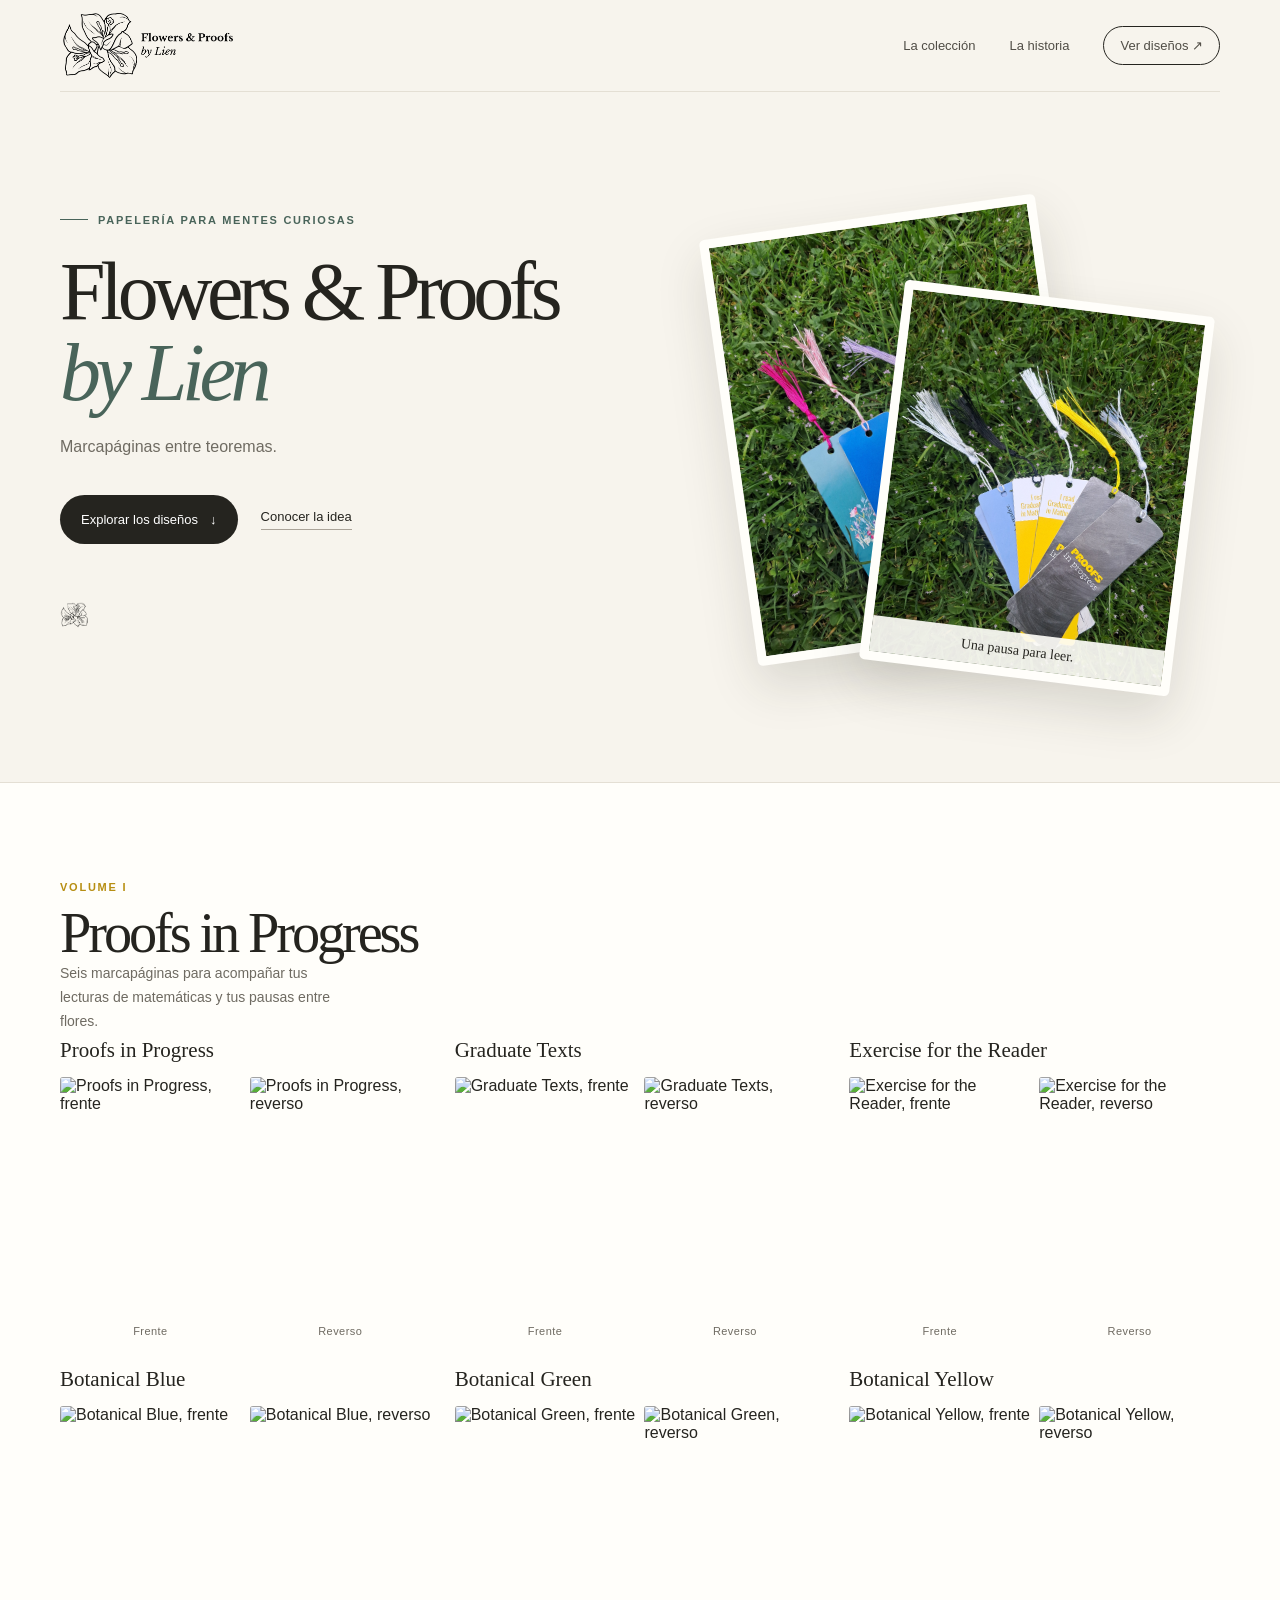
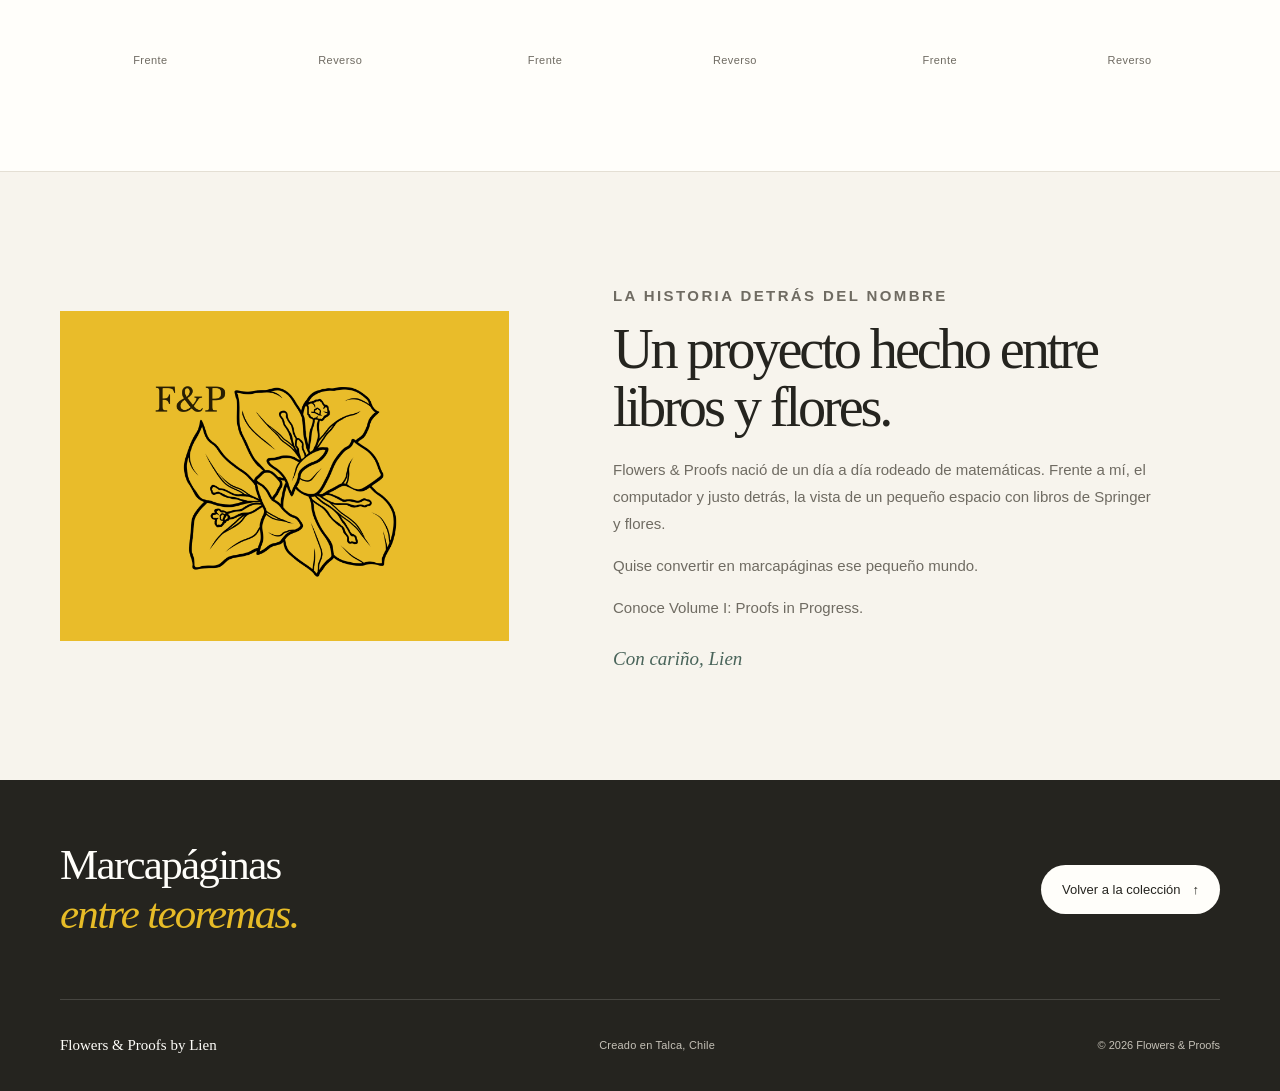
==== flowers-and-proofs-by-lien/index.html @ 94b7bbb0 "Show bookmark photo gallery with front and back views" ====
<!doctype html>
<html lang="es">
<head>
  <meta charset="utf-8">
  <meta name="viewport" content="width=device-width, initial-scale=1">
  <meta name="theme-color" content="#f7f4ed">
  <link rel="icon" type="image/png" sizes="128x128" href="assets/favicon.png">
  <link rel="apple-touch-icon" href="assets/favicon.png">
  <meta name="description" content="Flowers & Proofs by Lien: papelería y marcapáginas para mentes curiosas, entre flores y teoremas. Diseñados en Talca, Chile.">
  <title>Flowers &amp; Proofs by Lien — Marcapáginas entre teoremas</title>
  <style>
    :root {
      --paper: #f7f4ed;
      --white: #fffefa;
      --ink: #25241f;
      --muted: #6f6b62;
      --line: #e4dfd4;
      --gold: #e7bc27;
      --gold-deep: #b78e12;
      --green: #49645a;
      --plum: #68454f;
      --serif: Georgia, 'Times New Roman', serif;
      --sans: 'Avenir Next', Avenir, 'Segoe UI', sans-serif;
    }
    * { box-sizing: border-box; }
    html { scroll-behavior: smooth; }
    body { margin: 0; color: var(--ink); background: var(--paper); font-family: var(--sans); -webkit-font-smoothing: antialiased; }
    a { color: inherit; }
    .wrap { width: min(1160px, calc(100% - 48px)); margin-inline: auto; }
    .topbar { height: 92px; display: flex; align-items: center; justify-content: space-between; border-bottom: 1px solid var(--line); }
    .brand { display: flex; align-items: center; gap: 13px; text-decoration: none; }
    .brand img { display: block; width: 176px; height: auto; max-height: 82px; object-fit: contain; mix-blend-mode: multiply; }
    .brand:focus-visible { outline: 2px solid var(--green); outline-offset: 5px; border-radius: 2px; }
    nav { display: flex; align-items: center; gap: 34px; font-size: 13px; }
    nav a { text-decoration: none; color: #504d46; transition: color .2s; }
    nav a:hover { color: var(--gold-deep); }
    .nav-cta { border: 1px solid var(--ink); padding: 11px 16px; border-radius: 999px; }
    .menu-button { display: none; background: transparent; border: 1px solid var(--line); border-radius: 50%; width: 42px; height: 42px; font-size: 18px; color: var(--ink); }
    .hero { min-height: 690px; display: grid; grid-template-columns: 1.05fr .95fr; gap: 45px; align-items: center; padding: 68px 0 84px; }
    .eyebrow { display: flex; align-items: center; gap: 10px; color: var(--green); font-size: 11px; font-weight: 700; letter-spacing: .16em; text-transform: uppercase; }
    .eyebrow:before { content: ''; width: 28px; height: 1px; background: currentColor; }
    h1 { max-width: 590px; margin: 25px 0 20px; font-family: var(--serif); font-size: clamp(46px, 6.4vw, 82px); font-weight: 400; letter-spacing: -.065em; line-height: .99; }
    h1 em { color: var(--green); font-weight: 400; }
    .hero-copy { max-width: 440px; color: var(--muted); font-size: 16px; line-height: 1.75; }
    .actions { display: flex; align-items: center; gap: 23px; margin-top: 34px; }
    .button { display: inline-flex; justify-content: center; align-items: center; gap: 12px; min-height: 49px; padding: 0 21px; border-radius: 999px; background: var(--ink); color: white; font-size: 13px; text-decoration: none; transition: transform .2s, background .2s; }
    .button:hover { transform: translateY(-2px); background: var(--green); }
    .text-link { font-size: 13px; text-decoration: none; border-bottom: 1px solid #aaa398; padding-bottom: 5px; }
    .location { margin-top: 58px; }
    .location-flower { display: block; width: 28px; height: auto; }
    .hero-art { min-height: 510px; position: relative; display: grid; place-items: center; }
    .hero-photo { position: absolute; display: block; margin: 0; overflow: hidden; border: 9px solid var(--white); border-radius: 5px; background: var(--white); box-shadow: 0 22px 50px #302c2026; }
    .hero-photo img { display: block; width: 100%; height: 100%; object-fit: cover; }
    .hero-photo.one { width: 64%; height: 430px; left: 7%; top: 8%; transform: rotate(-8deg); z-index: 1; }
    .hero-photo.two { width: 59%; height: 382px; right: 5%; bottom: 1%; transform: rotate(7deg); z-index: 2; }
    .hero-photo figcaption { position: absolute; left: 0; right: 0; bottom: 0; padding: 10px 8px; color: var(--ink); background: #fffefae8; text-align: center; font-family: var(--serif); font-size: 14px; }
    .collection { padding: 98px 0 105px; background: var(--white); border-top: 1px solid var(--line); border-bottom: 1px solid var(--line); } padding: 98px 0 105px; background: var(--white); border-top: 1px solid var(--line); border-bottom: 1px solid var(--line); }
    .section-head { display: flex; justify-content: space-between; align-items: end; gap: 24px; margin-bottom: 38px; }
    .section-kicker { margin: 0 0 12px; color: var(--gold-deep); font-size: 11px; font-weight: 700; letter-spacing: .16em; text-transform: uppercase; }
    h2 { margin: 0; font-family: var(--serif); font-size: clamp(36px, 4.4vw, 58px); font-weight: 400; letter-spacing: -.055em; line-height: 1.02; }
    .section-intro { max-width: 300px; margin: 0 0 4px; color: var(--muted); font-size: 14px; line-height: 1.7; }
    .cards { display: grid; grid-template-columns: repeat(3, 1fr); gap: 22px; }
    .card { min-width: 0; }
    .card-image { height: 390px; position: relative; overflow: hidden; display: grid; place-items: center; border-radius: 3px; background: #ede8dc; }
    .card-image img { width: 100%; height: 100%; object-fit: cover; transition: transform .45s; }
    .card:hover .card-image img { transform: scale(1.035); }
    .card:nth-child(2) .card-image { background: #292a27; }
    .card:nth-child(2) .card-image img { object-fit: contain; padding: 25px; }
    .card:nth-child(3) .card-image { background: #e9e5d8; }
    .card-meta { display: flex; justify-content: space-between; align-items: baseline; gap: 10px; margin-top: 16px; }
    .card h3 { margin: 0; font-family: var(--serif); font-size: 21px; font-weight: 400; letter-spacing: -.025em; }
    .card-number { color: #aaa398; font-family: var(--serif); font-size: 14px; }
    .card p { margin: 7px 0 0; color: var(--muted); font-size: 12px; line-height: 1.55; }
    .collection-photos { display: grid; grid-template-columns: repeat(2, minmax(0, 1fr)); gap: 22px; margin-bottom: 40px; }
    .collection-photo { margin: 0; }
    .collection-photo img { display: block; width: 100%; height: auto; border-radius: 3px; }
    .collection-photo figcaption { margin-top: 12px; color: var(--muted); font-family: var(--serif); font-size: 17px; }
    .product-grid { display: grid; grid-template-columns: repeat(3, minmax(0, 1fr)); gap: 30px 24px; }
    .product-tile { min-width: 0; }
    .product-tile h3 { margin: 0 0 14px; font-family: var(--serif); font-size: 21px; font-weight: 400; }
    .product-sides { display: grid; grid-template-columns: repeat(2, minmax(0, 1fr)); gap: 9px; }
    .product-side { margin: 0; min-width: 0; }
    .product-side img { display: block; width: 100%; aspect-ratio: 3 / 4; object-fit: cover; border-radius: 3px; }
    .product-side figcaption { margin-top: 7px; color: var(--muted); text-align: center; font-size: 11px; letter-spacing: .04em; }
    .note-strip { display: flex; align-items: center; justify-content: center; gap: 12px; margin: 42px auto 0; color: var(--muted); font-size: 12px; }
    .note-strip:before, .note-strip:after { content: ''; width: 34px; height: 1px; background: var(--line); }
    .about { padding: 110px 0; display: grid; grid-template-columns: .85fr 1.15fr; gap: 9%; align-items: center; }
    .about-mark { position: relative; min-height: 330px; display: grid; place-items: center; background: #e9bc2a; overflow: hidden; }
    .about-mark img { position: relative; z-index: 1; width: min(78%, 290px); mix-blend-mode: multiply; }
    .about-copy { max-width: 540px; }
    .about-copy h2 { margin-bottom: 20px; }
    .about-copy p { color: var(--muted); font-size: 15px; line-height: 1.8; }
    .about-signature { margin-top: 27px; color: var(--green); font-family: var(--serif); font-size: 19px; font-style: italic; }
    .closing { background: #25241f; color: var(--white); padding: 60px 0; }
    .closing-inner { display: flex; align-items: center; justify-content: space-between; gap: 30px; }
    .closing p { max-width: 590px; margin: 0; font-family: var(--serif); font-size: clamp(27px, 3.5vw, 43px); letter-spacing: -.04em; line-height: 1.15; }
    .closing p em { color: #e7bc27; font-weight: 400; }
    .closing .button { flex: 0 0 auto; color: var(--ink); background: var(--white); }
    .closing .button:hover { background: var(--gold); }
    footer { background: #25241f; color: #c5c1b7; }
    .footer-inner { min-height: 92px; border-top: 1px solid #ffffff26; display: flex; align-items: center; justify-content: space-between; gap: 20px; font-size: 11px; }
    .footer-brand { color: var(--white); font-family: var(--serif); font-size: 15px; }
    .footer-location { letter-spacing: .02em; }
    @media (max-width: 850px) {
      .hero { min-height: auto; grid-template-columns: 1fr 1fr; gap: 10px; padding: 70px 0 65px; }
      .hero-art { min-height: 430px; }
      .hero-photo.one { width: 68%; height: 350px; left: 4%; }
      .hero-photo.two { width: 62%; height: 318px; right: 2%; }
      .card-image { height: 330px; }
      .about { gap: 6%; }
    }
    @media (max-width: 640px) {
      .wrap { width: min(100% - 34px, 500px); }
      .topbar { height: 76px; }
      .brand img { width: 158px; max-height: 70px; }
      .menu-button { display: block; }
      nav { display: none; position: absolute; z-index: 10; top: 75px; left: 0; right: 0; padding: 22px 24px 24px; flex-direction: column; align-items: stretch; gap: 18px; background: var(--paper); border-bottom: 1px solid var(--line); }
      nav.open { display: flex; }
      nav a { padding: 5px 0; }
      nav .nav-cta { text-align: center; }
      .hero { grid-template-columns: 1fr; gap: 15px; padding: 56px 0 38px; }
      h1 { margin-top: 21px; font-size: clamp(48px, 13vw, 68px); }
      .hero-copy { font-size: 15px; }
      .location { margin-top: 34px; }
      .hero-art { min-height: 405px; margin-top: 10px; }
      .hero-art { min-height: 390px; }
      .hero-photo.one { width: 69%; height: 305px; left: 3%; top: 8%; }
      .hero-photo.two { width: 64%; height: 278px; right: 2%; bottom: 0; }
      .hero-photo figcaption { font-size: 12px; }
      .collection { padding: 74px 0 78px; }
      .section-head { display: block; margin-bottom: 27px; }
      .section-intro { margin-top: 15px; }
      .cards { grid-template-columns: 1fr; gap: 29px; }
      .card-image { height: 395px; }
      .card:nth-child(2) .card-image img { padding: 20px; }
      .collection-photos { grid-template-columns: 1fr; }
      .product-grid { grid-template-columns: repeat(2, minmax(0, 1fr)); }
      .about { grid-template-columns: 1fr; gap: 34px; padding: 75px 0; }
      .about-mark { min-height: 270px; order: 2; }
      .about-copy { order: 1; }
      .closing { padding: 44px 0; }
      .closing-inner { align-items: flex-start; flex-direction: column; }
      .footer-inner { min-height: 84px; flex-wrap: wrap; padding: 19px 0; }
    }
    @media (prefers-reduced-motion: reduce) { html { scroll-behavior: auto; } *, *:before, *:after { transition-duration: .01ms !important; animation-duration: .01ms !important; } }
  </style>
</head>
<body>
  <header class="wrap topbar">
    <a class="brand" href="#inicio" aria-label="Flowers & Proofs by Lien, inicio">
      <img src="assets/brand-logo-horizontal.webp" alt="Flowers &amp; Proofs by Lien: logotipo horizontal con ilustración floral">
    </a>
    <button class="menu-button" aria-label="Abrir menú" aria-expanded="false">☰</button>
    <nav aria-label="Navegación principal">
      <a href="#coleccion">La colección</a>
      <a href="#historia">La historia</a>
      <a class="nav-cta" href="#coleccion">Ver diseños <span aria-hidden="true">↗</span></a>
    </nav>
  </header>

  <main>
    <section class="wrap hero" id="inicio">
      <div>
        <div class="eyebrow">Papelería para mentes curiosas</div>
        <h1>Flowers &amp; Proofs<br><em>by Lien</em></h1>
        <p class="hero-copy">Marcapáginas entre teoremas.</p>
        <div class="actions">
          <a class="button" href="#coleccion">Explorar los diseños <span aria-hidden="true">↓</span></a>
          <a class="text-link" href="#historia">Conocer la idea</a>
        </div>
        <p class="location"><img class="location-flower" src="assets/brand-flower.webp" alt="Buganvilia del logo"></p>
      </div>
      <div class="hero-art" aria-label="Fotografías de los marcapáginas sobre el césped">
        <figure class="hero-photo one"><img src="assets/flowers-collection.jpg" alt="Marcapáginas botánicos fotografiados sobre el césped"></figure>
        <figure class="hero-photo two"><img src="assets/proofs-collection.jpg" alt="Marcapáginas matemáticos fotografiados sobre el césped"><figcaption>Una pausa para leer.</figcaption></figure>
      </div>
    </section>

    <section class="collection" id="coleccion">
      <div class="wrap">
        <div class="section-head">
          <div><p class="section-kicker">Volume I</p><h2>Proofs in Progress</h2></div>
          <p class="section-intro">Seis marcapáginas para acompañar tus lecturas de matemáticas y tus pausas entre flores.</p>
        </div>
        <div class="product-grid" aria-label="Galería de diseños, frente y reverso">
          <article class="product-tile">
            <h3>Proofs in Progress</h3>
            <div class="product-sides">
              <figure class="product-side"><img src="assets/proofs-in-progress-front.jpg" alt="Proofs in Progress, frente" loading="lazy" decoding="async"><figcaption>Frente</figcaption></figure>
              <figure class="product-side"><img src="assets/proofs-in-progress-back.jpg" alt="Proofs in Progress, reverso" loading="lazy" decoding="async"><figcaption>Reverso</figcaption></figure>
            </div>
          </article>
          <article class="product-tile">
            <h3>Graduate Texts</h3>
            <div class="product-sides">
              <figure class="product-side"><img src="assets/graduate-texts-front.jpg" alt="Graduate Texts, frente" loading="lazy" decoding="async"><figcaption>Frente</figcaption></figure>
              <figure class="product-side"><img src="assets/graduate-texts-back.jpg" alt="Graduate Texts, reverso" loading="lazy" decoding="async"><figcaption>Reverso</figcaption></figure>
            </div>
          </article>
          <article class="product-tile">
            <h3>Exercise for the Reader</h3>
            <div class="product-sides">
              <figure class="product-side"><img src="assets/exercise-for-the-reader-front.jpg" alt="Exercise for the Reader, frente" loading="lazy" decoding="async"><figcaption>Frente</figcaption></figure>
              <figure class="product-side"><img src="assets/exercise-for-the-reader-back.jpg" alt="Exercise for the Reader, reverso" loading="lazy" decoding="async"><figcaption>Reverso</figcaption></figure>
            </div>
          </article>
          <article class="product-tile">
            <h3>Botanical Blue</h3>
            <div class="product-sides">
              <figure class="product-side"><img src="assets/botanical-blue-front.jpg" alt="Botanical Blue, frente" loading="lazy" decoding="async"><figcaption>Frente</figcaption></figure>
              <figure class="product-side"><img src="assets/botanical-blue-back.jpg" alt="Botanical Blue, reverso" loading="lazy" decoding="async"><figcaption>Reverso</figcaption></figure>
            </div>
          </article>
          <article class="product-tile">
            <h3>Botanical Green</h3>
            <div class="product-sides">
              <figure class="product-side"><img src="assets/botanical-green-front.jpg" alt="Botanical Green, frente" loading="lazy" decoding="async"><figcaption>Frente</figcaption></figure>
              <figure class="product-side"><img src="assets/botanical-green-back.jpg" alt="Botanical Green, reverso" loading="lazy" decoding="async"><figcaption>Reverso</figcaption></figure>
            </div>
          </article>
          <article class="product-tile">
            <h3>Botanical Yellow</h3>
            <div class="product-sides">
              <figure class="product-side"><img src="assets/botanical-yellow-front.jpg" alt="Botanical Yellow, frente" loading="lazy" decoding="async"><figcaption>Frente</figcaption></figure>
              <figure class="product-side"><img src="assets/botanical-yellow-back.jpg" alt="Botanical Yellow, reverso" loading="lazy" decoding="async"><figcaption>Reverso</figcaption></figure>
            </div>
          </article>
        </div>
      </div>
    </section>

    <section class="wrap about" id="historia">
      <div class="about-mark"><img src="assets/brand-logo-square-clean.webp" alt="Logotipo cuadrado floral de Flowers & Proofs by Lien" loading="lazy"></div>
      <div class="about-copy">
        <p class="section-kicker">La historia detrás del nombre</p>
        <h2>Un proyecto hecho entre libros y flores.</h2>
        <p>Flowers &amp; Proofs nació de un día a día rodeado de matemáticas. Frente a mí, el computador y justo detrás, la vista de un pequeño espacio con libros de Springer y flores.</p>
        <p>Quise convertir en marcapáginas ese pequeño mundo.</p>
        <p>Conoce Volume I: Proofs in Progress.</p>
        <div class="about-signature">Con cariño, Lien</div>
      </div>
    </section>

    <section class="closing">
      <div class="wrap closing-inner">
        <p>Marcapáginas<br><em>entre teoremas.</em></p>
        <a class="button" href="#coleccion">Volver a la colección <span aria-hidden="true">↑</span></a>
      </div>
    </section>
  </main>

  <footer>
    <div class="wrap footer-inner">
      <div class="footer-brand">Flowers &amp; Proofs by Lien</div>
      <div class="footer-location">Creado en Talca, Chile</div>
      <div>© <span id="year">2026</span> Flowers &amp; Proofs</div>
    </div>
  </footer>
  <script>
    const button=document.querySelector('.menu-button');
    const nav=document.querySelector('nav');
    button.addEventListener('click',()=>{const open=nav.classList.toggle('open');button.setAttribute('aria-expanded',String(open));button.setAttribute('aria-label',open?'Cerrar menú':'Abrir menú');});
    nav.querySelectorAll('a').forEach(link=>link.addEventListener('click',()=>{nav.classList.remove('open');button.setAttribute('aria-expanded','false');button.setAttribute('aria-label','Abrir menú');}));
    document.getElementById('year').textContent=new Date().getFullYear();
  </script>
</body>
</html>
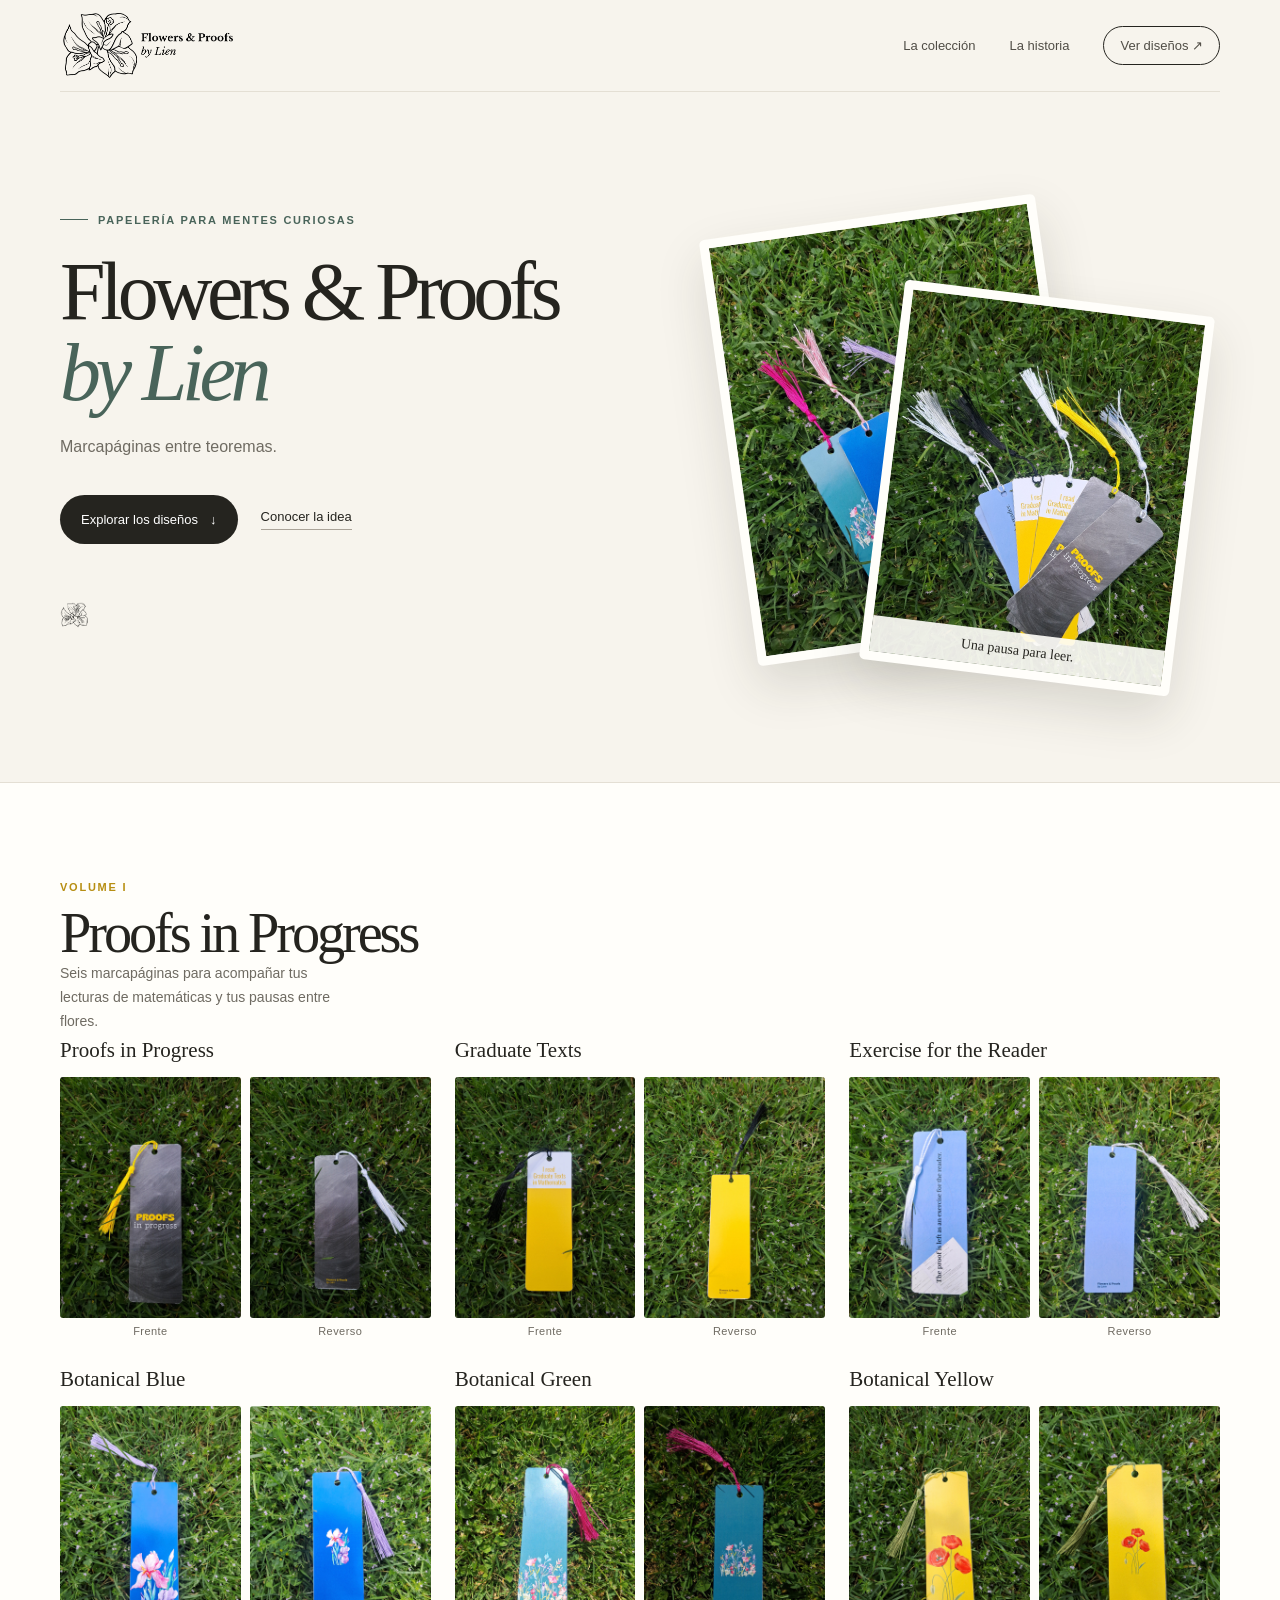
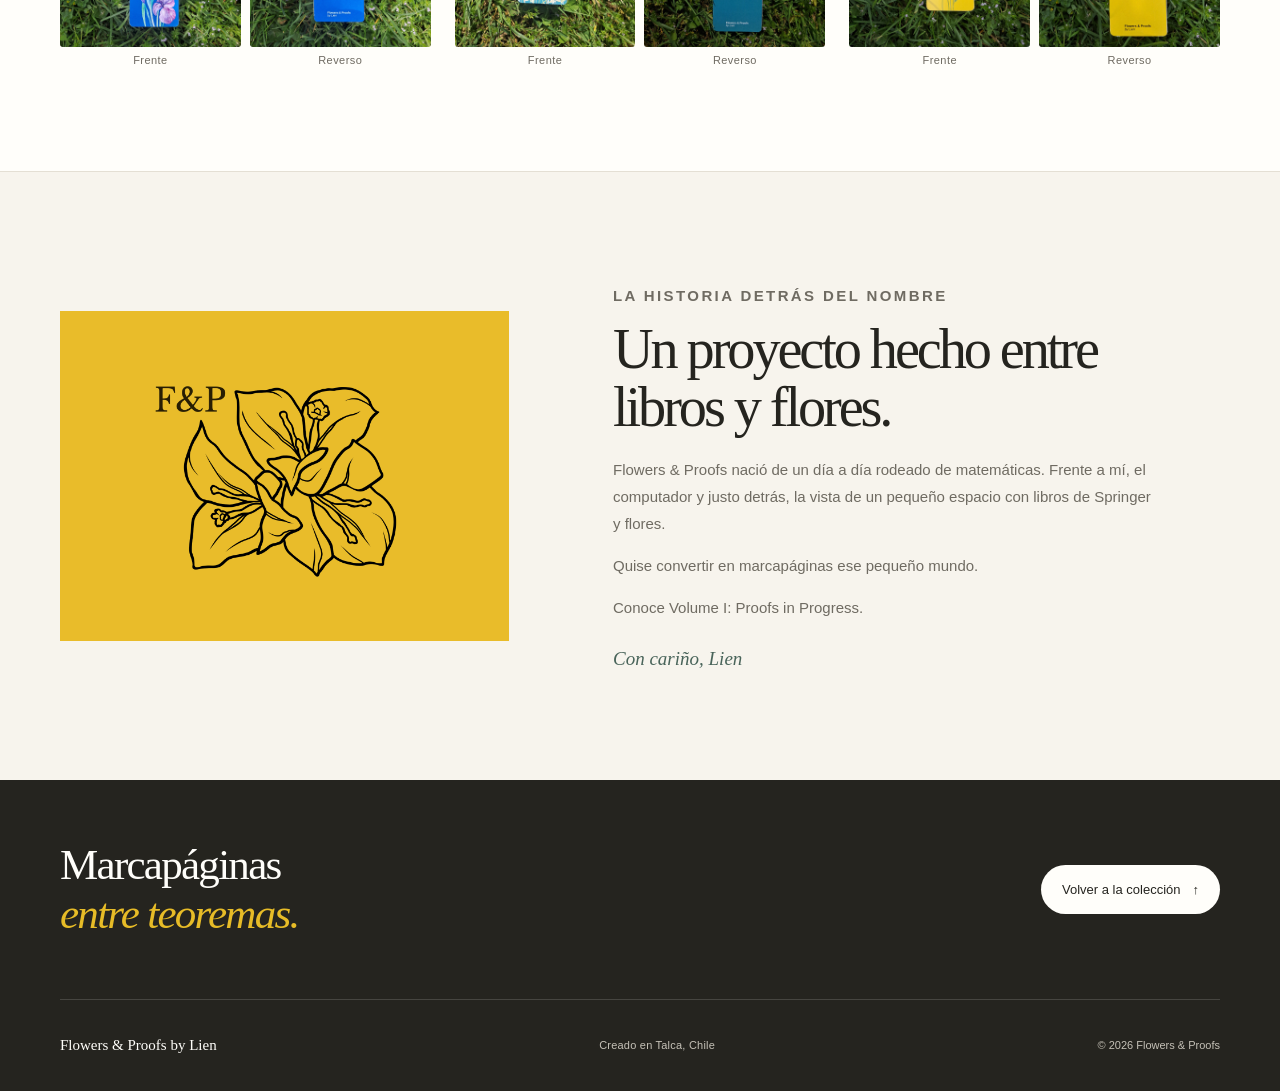
==== commit 58191270: "Refresh gallery photo URLs" ====
--- a/flowers-and-proofs-by-lien/index.html
+++ b/flowers-and-proofs-by-lien/index.html
@@ -186,43 +186,43 @@
           <article class="product-tile">
             <h3>Proofs in Progress</h3>
             <div class="product-sides">
-              <figure class="product-side"><img src="assets/proofs-in-progress-front.jpg" alt="Proofs in Progress, frente" loading="lazy" decoding="async"><figcaption>Frente</figcaption></figure>
-              <figure class="product-side"><img src="assets/proofs-in-progress-back.jpg" alt="Proofs in Progress, reverso" loading="lazy" decoding="async"><figcaption>Reverso</figcaption></figure>
+              <figure class="product-side"><img src="assets/proofs-in-progress-front.jpg?v=b06d8925" alt="Proofs in Progress, frente" loading="lazy" decoding="async"><figcaption>Frente</figcaption></figure>
+              <figure class="product-side"><img src="assets/proofs-in-progress-back.jpg?v=b06d8925" alt="Proofs in Progress, reverso" loading="lazy" decoding="async"><figcaption>Reverso</figcaption></figure>
             </div>
           </article>
           <article class="product-tile">
             <h3>Graduate Texts</h3>
             <div class="product-sides">
-              <figure class="product-side"><img src="assets/graduate-texts-front.jpg" alt="Graduate Texts, frente" loading="lazy" decoding="async"><figcaption>Frente</figcaption></figure>
-              <figure class="product-side"><img src="assets/graduate-texts-back.jpg" alt="Graduate Texts, reverso" loading="lazy" decoding="async"><figcaption>Reverso</figcaption></figure>
+              <figure class="product-side"><img src="assets/graduate-texts-front.jpg?v=b06d8925" alt="Graduate Texts, frente" loading="lazy" decoding="async"><figcaption>Frente</figcaption></figure>
+              <figure class="product-side"><img src="assets/graduate-texts-back.jpg?v=b06d8925" alt="Graduate Texts, reverso" loading="lazy" decoding="async"><figcaption>Reverso</figcaption></figure>
             </div>
           </article>
           <article class="product-tile">
             <h3>Exercise for the Reader</h3>
             <div class="product-sides">
-              <figure class="product-side"><img src="assets/exercise-for-the-reader-front.jpg" alt="Exercise for the Reader, frente" loading="lazy" decoding="async"><figcaption>Frente</figcaption></figure>
-              <figure class="product-side"><img src="assets/exercise-for-the-reader-back.jpg" alt="Exercise for the Reader, reverso" loading="lazy" decoding="async"><figcaption>Reverso</figcaption></figure>
+              <figure class="product-side"><img src="assets/exercise-for-the-reader-front.jpg?v=b06d8925" alt="Exercise for the Reader, frente" loading="lazy" decoding="async"><figcaption>Frente</figcaption></figure>
+              <figure class="product-side"><img src="assets/exercise-for-the-reader-back.jpg?v=b06d8925" alt="Exercise for the Reader, reverso" loading="lazy" decoding="async"><figcaption>Reverso</figcaption></figure>
             </div>
           </article>
           <article class="product-tile">
             <h3>Botanical Blue</h3>
             <div class="product-sides">
-              <figure class="product-side"><img src="assets/botanical-blue-front.jpg" alt="Botanical Blue, frente" loading="lazy" decoding="async"><figcaption>Frente</figcaption></figure>
-              <figure class="product-side"><img src="assets/botanical-blue-back.jpg" alt="Botanical Blue, reverso" loading="lazy" decoding="async"><figcaption>Reverso</figcaption></figure>
+              <figure class="product-side"><img src="assets/botanical-blue-front.jpg?v=b06d8925" alt="Botanical Blue, frente" loading="lazy" decoding="async"><figcaption>Frente</figcaption></figure>
+              <figure class="product-side"><img src="assets/botanical-blue-back.jpg?v=b06d8925" alt="Botanical Blue, reverso" loading="lazy" decoding="async"><figcaption>Reverso</figcaption></figure>
             </div>
           </article>
           <article class="product-tile">
             <h3>Botanical Green</h3>
             <div class="product-sides">
-              <figure class="product-side"><img src="assets/botanical-green-front.jpg" alt="Botanical Green, frente" loading="lazy" decoding="async"><figcaption>Frente</figcaption></figure>
-              <figure class="product-side"><img src="assets/botanical-green-back.jpg" alt="Botanical Green, reverso" loading="lazy" decoding="async"><figcaption>Reverso</figcaption></figure>
+              <figure class="product-side"><img src="assets/botanical-green-front.jpg?v=b06d8925" alt="Botanical Green, frente" loading="lazy" decoding="async"><figcaption>Frente</figcaption></figure>
+              <figure class="product-side"><img src="assets/botanical-green-back.jpg?v=b06d8925" alt="Botanical Green, reverso" loading="lazy" decoding="async"><figcaption>Reverso</figcaption></figure>
             </div>
           </article>
           <article class="product-tile">
             <h3>Botanical Yellow</h3>
             <div class="product-sides">
-              <figure class="product-side"><img src="assets/botanical-yellow-front.jpg" alt="Botanical Yellow, frente" loading="lazy" decoding="async"><figcaption>Frente</figcaption></figure>
-              <figure class="product-side"><img src="assets/botanical-yellow-back.jpg" alt="Botanical Yellow, reverso" loading="lazy" decoding="async"><figcaption>Reverso</figcaption></figure>
+              <figure class="product-side"><img src="assets/botanical-yellow-front.jpg?v=b06d8925" alt="Botanical Yellow, frente" loading="lazy" decoding="async"><figcaption>Frente</figcaption></figure>
+              <figure class="product-side"><img src="assets/botanical-yellow-back.jpg?v=b06d8925" alt="Botanical Yellow, reverso" loading="lazy" decoding="async"><figcaption>Reverso</figcaption></figure>
             </div>
           </article>
         </div>
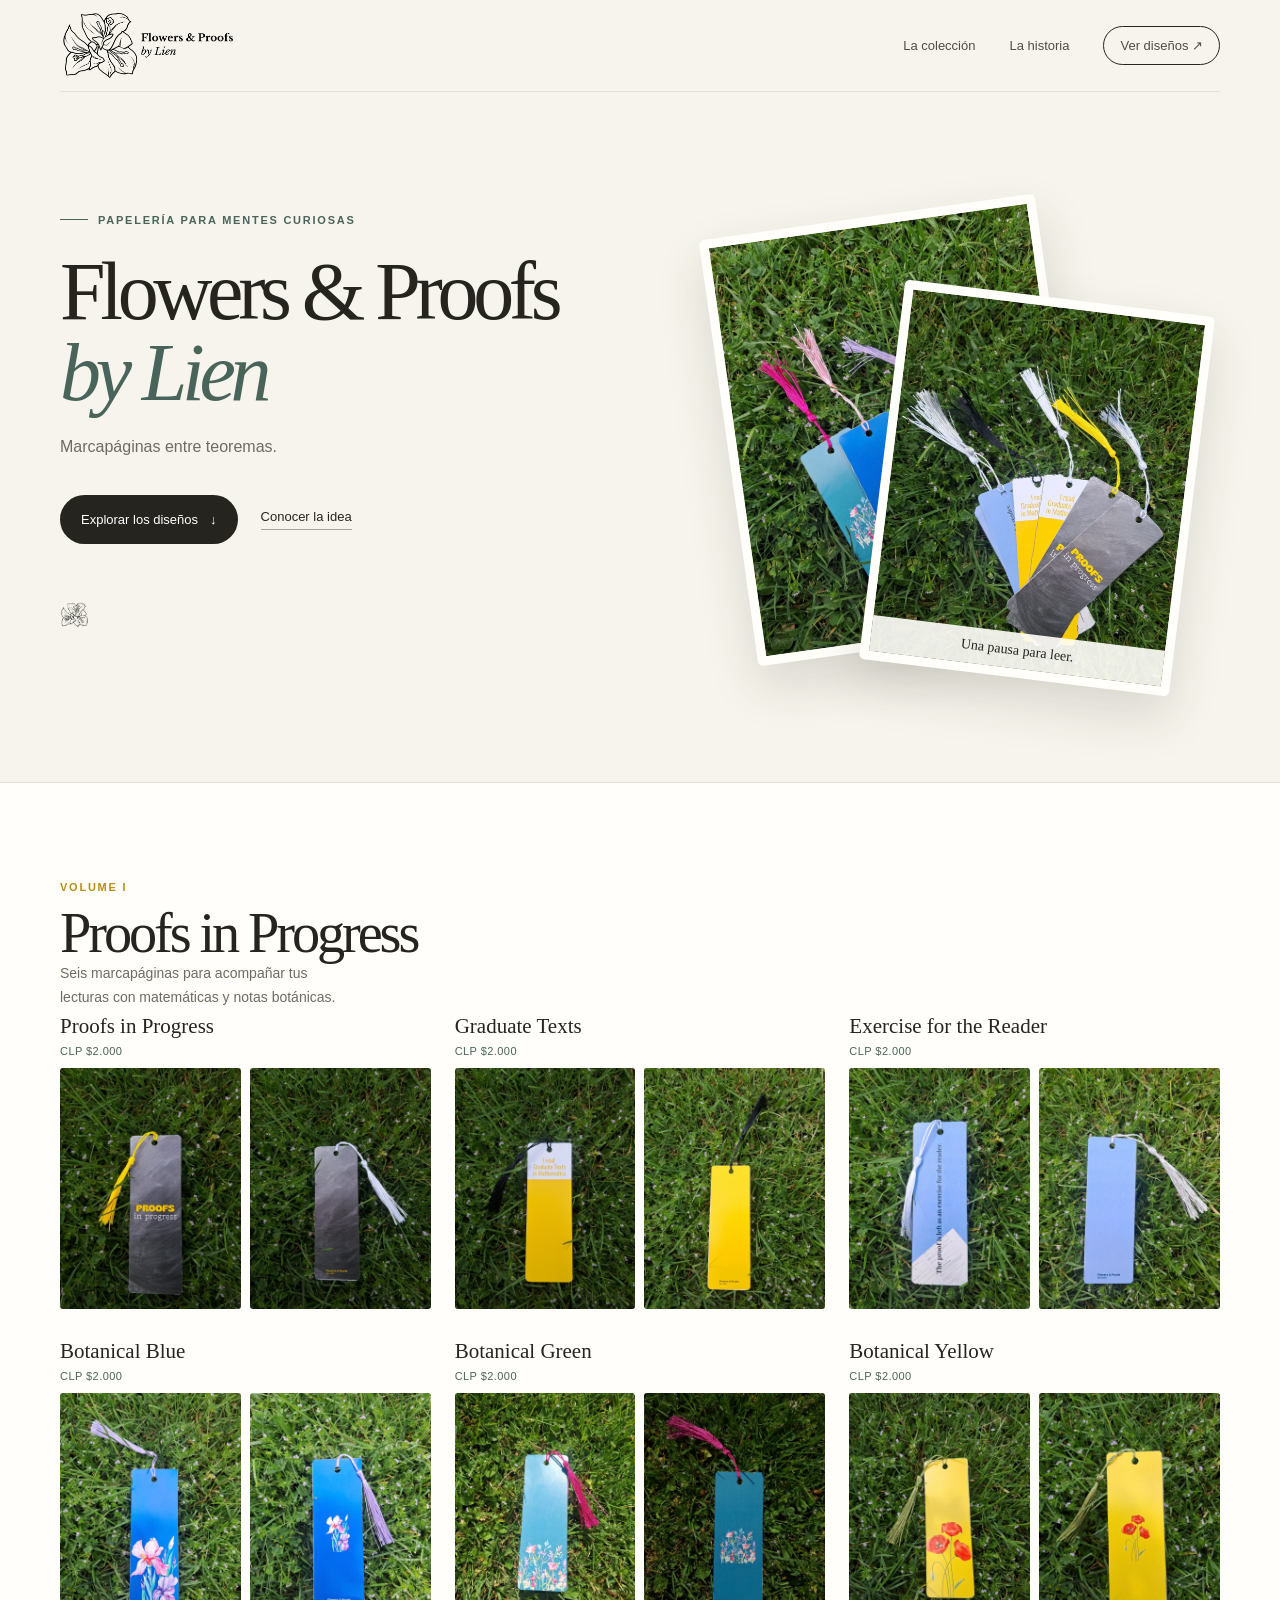
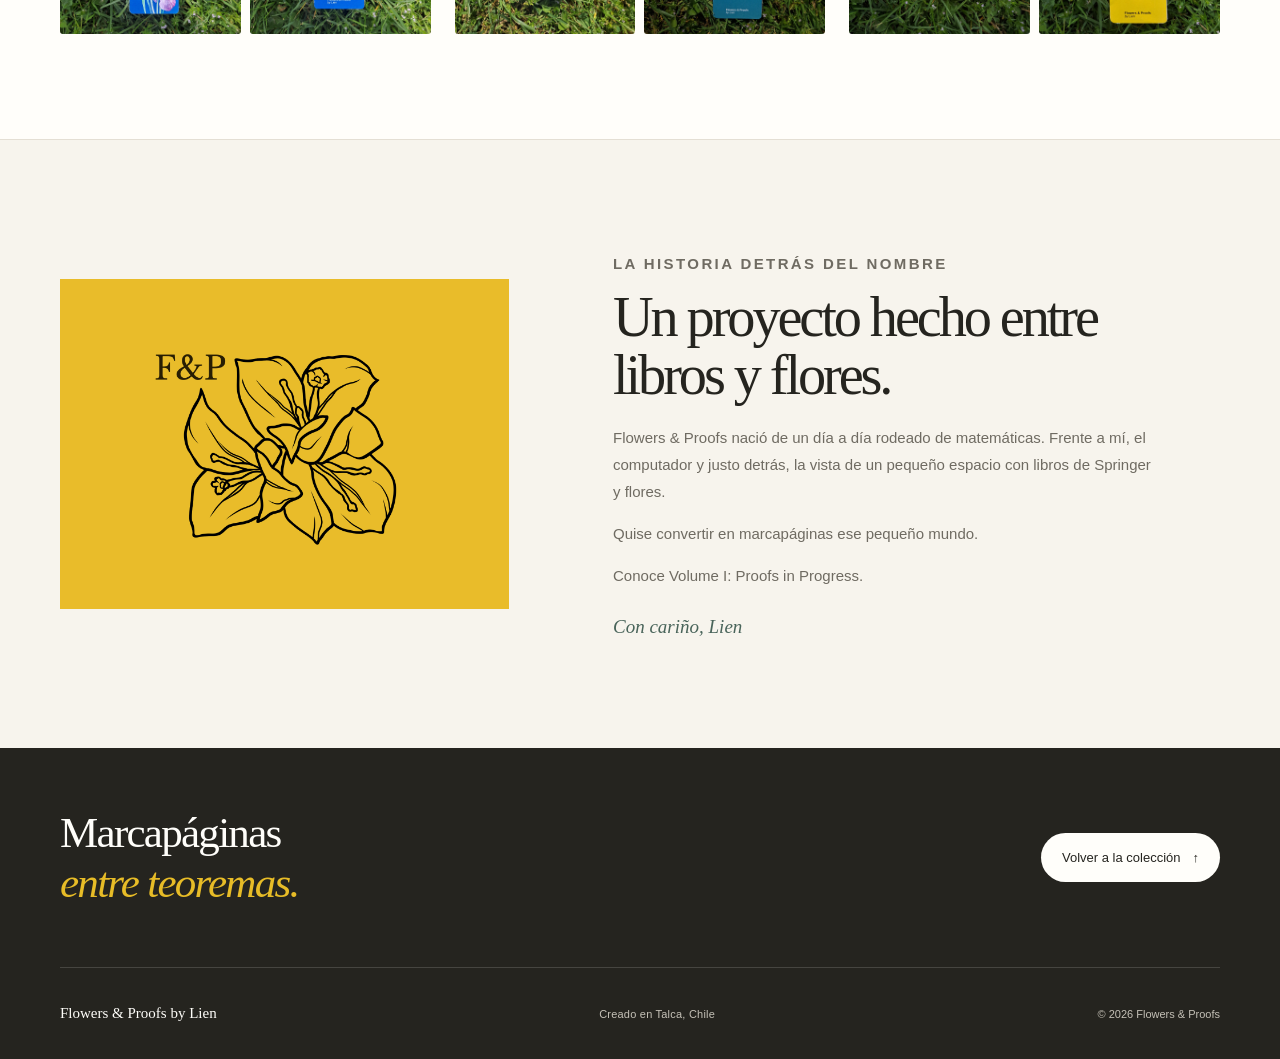
==== commit b814f6c3: "Remove side labels and add bookmark prices" ====
--- a/flowers-and-proofs-by-lien/index.html
+++ b/flowers-and-proofs-by-lien/index.html
@@ -78,6 +78,7 @@
     .product-grid { display: grid; grid-template-columns: repeat(3, minmax(0, 1fr)); gap: 30px 24px; }
     .product-tile { min-width: 0; }
     .product-tile h3 { margin: 0 0 14px; font-family: var(--serif); font-size: 21px; font-weight: 400; }
+    .product-price { margin: -8px 0 11px; color: var(--green); font-size: 11px; letter-spacing: .04em; }
     .product-sides { display: grid; grid-template-columns: repeat(2, minmax(0, 1fr)); gap: 9px; }
     .product-side { margin: 0; min-width: 0; }
     .product-side img { display: block; width: 100%; aspect-ratio: 3 / 4; object-fit: cover; border-radius: 3px; }
@@ -180,49 +181,55 @@
       <div class="wrap">
         <div class="section-head">
           <div><p class="section-kicker">Volume I</p><h2>Proofs in Progress</h2></div>
-          <p class="section-intro">Seis marcapáginas para acompañar tus lecturas de matemáticas y tus pausas entre flores.</p>
+          <p class="section-intro">Seis marcapáginas para acompañar tus lecturas con matemáticas y notas botánicas.</p>
         </div>
-        <div class="product-grid" aria-label="Galería de diseños, frente y reverso">
+        <div class="product-grid" aria-label="Galería de seis diseños de marcapáginas">
           <article class="product-tile">
             <h3>Proofs in Progress</h3>
-            <div class="product-sides">
-              <figure class="product-side"><img src="assets/proofs-in-progress-front.jpg?v=b06d8925" alt="Proofs in Progress, frente" loading="lazy" decoding="async"><figcaption>Frente</figcaption></figure>
-              <figure class="product-side"><img src="assets/proofs-in-progress-back.jpg?v=b06d8925" alt="Proofs in Progress, reverso" loading="lazy" decoding="async"><figcaption>Reverso</figcaption></figure>
+            <p class="product-price">CLP $2.000</p>
+            <div class="product-sides">
+              <figure class="product-side"><img src="assets/proofs-in-progress-front.jpg?v=b06d8925" alt="Proofs in Progress, una cara, fotografiado sobre césped" loading="lazy" decoding="async"></figure>
+              <figure class="product-side"><img src="assets/proofs-in-progress-back.jpg?v=b06d8925" alt="Proofs in Progress, la otra cara, fotografiado sobre césped" loading="lazy" decoding="async"></figure>
             </div>
           </article>
           <article class="product-tile">
             <h3>Graduate Texts</h3>
-            <div class="product-sides">
-              <figure class="product-side"><img src="assets/graduate-texts-front.jpg?v=b06d8925" alt="Graduate Texts, frente" loading="lazy" decoding="async"><figcaption>Frente</figcaption></figure>
-              <figure class="product-side"><img src="assets/graduate-texts-back.jpg?v=b06d8925" alt="Graduate Texts, reverso" loading="lazy" decoding="async"><figcaption>Reverso</figcaption></figure>
+            <p class="product-price">CLP $2.000</p>
+            <div class="product-sides">
+              <figure class="product-side"><img src="assets/graduate-texts-front.jpg?v=b06d8925" alt="Graduate Texts, una cara, fotografiado sobre césped" loading="lazy" decoding="async"></figure>
+              <figure class="product-side"><img src="assets/graduate-texts-back.jpg?v=b06d8925" alt="Graduate Texts, la otra cara, fotografiado sobre césped" loading="lazy" decoding="async"></figure>
             </div>
           </article>
           <article class="product-tile">
             <h3>Exercise for the Reader</h3>
-            <div class="product-sides">
-              <figure class="product-side"><img src="assets/exercise-for-the-reader-front.jpg?v=b06d8925" alt="Exercise for the Reader, frente" loading="lazy" decoding="async"><figcaption>Frente</figcaption></figure>
-              <figure class="product-side"><img src="assets/exercise-for-the-reader-back.jpg?v=b06d8925" alt="Exercise for the Reader, reverso" loading="lazy" decoding="async"><figcaption>Reverso</figcaption></figure>
+            <p class="product-price">CLP $2.000</p>
+            <div class="product-sides">
+              <figure class="product-side"><img src="assets/exercise-for-the-reader-front.jpg?v=b06d8925" alt="Exercise for the Reader, una cara, fotografiado sobre césped" loading="lazy" decoding="async"></figure>
+              <figure class="product-side"><img src="assets/exercise-for-the-reader-back.jpg?v=b06d8925" alt="Exercise for the Reader, la otra cara, fotografiado sobre césped" loading="lazy" decoding="async"></figure>
             </div>
           </article>
           <article class="product-tile">
             <h3>Botanical Blue</h3>
-            <div class="product-sides">
-              <figure class="product-side"><img src="assets/botanical-blue-front.jpg?v=b06d8925" alt="Botanical Blue, frente" loading="lazy" decoding="async"><figcaption>Frente</figcaption></figure>
-              <figure class="product-side"><img src="assets/botanical-blue-back.jpg?v=b06d8925" alt="Botanical Blue, reverso" loading="lazy" decoding="async"><figcaption>Reverso</figcaption></figure>
+            <p class="product-price">CLP $2.000</p>
+            <div class="product-sides">
+              <figure class="product-side"><img src="assets/botanical-blue-front.jpg?v=b06d8925" alt="Botanical Blue, una cara, fotografiado sobre césped" loading="lazy" decoding="async"></figure>
+              <figure class="product-side"><img src="assets/botanical-blue-back.jpg?v=b06d8925" alt="Botanical Blue, la otra cara, fotografiado sobre césped" loading="lazy" decoding="async"></figure>
             </div>
           </article>
           <article class="product-tile">
             <h3>Botanical Green</h3>
-            <div class="product-sides">
-              <figure class="product-side"><img src="assets/botanical-green-front.jpg?v=b06d8925" alt="Botanical Green, frente" loading="lazy" decoding="async"><figcaption>Frente</figcaption></figure>
-              <figure class="product-side"><img src="assets/botanical-green-back.jpg?v=b06d8925" alt="Botanical Green, reverso" loading="lazy" decoding="async"><figcaption>Reverso</figcaption></figure>
+            <p class="product-price">CLP $2.000</p>
+            <div class="product-sides">
+              <figure class="product-side"><img src="assets/botanical-green-front.jpg?v=b06d8925" alt="Botanical Green, una cara, fotografiado sobre césped" loading="lazy" decoding="async"></figure>
+              <figure class="product-side"><img src="assets/botanical-green-back.jpg?v=b06d8925" alt="Botanical Green, la otra cara, fotografiado sobre césped" loading="lazy" decoding="async"></figure>
             </div>
           </article>
           <article class="product-tile">
             <h3>Botanical Yellow</h3>
-            <div class="product-sides">
-              <figure class="product-side"><img src="assets/botanical-yellow-front.jpg?v=b06d8925" alt="Botanical Yellow, frente" loading="lazy" decoding="async"><figcaption>Frente</figcaption></figure>
-              <figure class="product-side"><img src="assets/botanical-yellow-back.jpg?v=b06d8925" alt="Botanical Yellow, reverso" loading="lazy" decoding="async"><figcaption>Reverso</figcaption></figure>
+            <p class="product-price">CLP $2.000</p>
+            <div class="product-sides">
+              <figure class="product-side"><img src="assets/botanical-yellow-front.jpg?v=b06d8925" alt="Botanical Yellow, una cara, fotografiado sobre césped" loading="lazy" decoding="async"></figure>
+              <figure class="product-side"><img src="assets/botanical-yellow-back.jpg?v=b06d8925" alt="Botanical Yellow, la otra cara, fotografiado sobre césped" loading="lazy" decoding="async"></figure>
             </div>
           </article>
         </div>
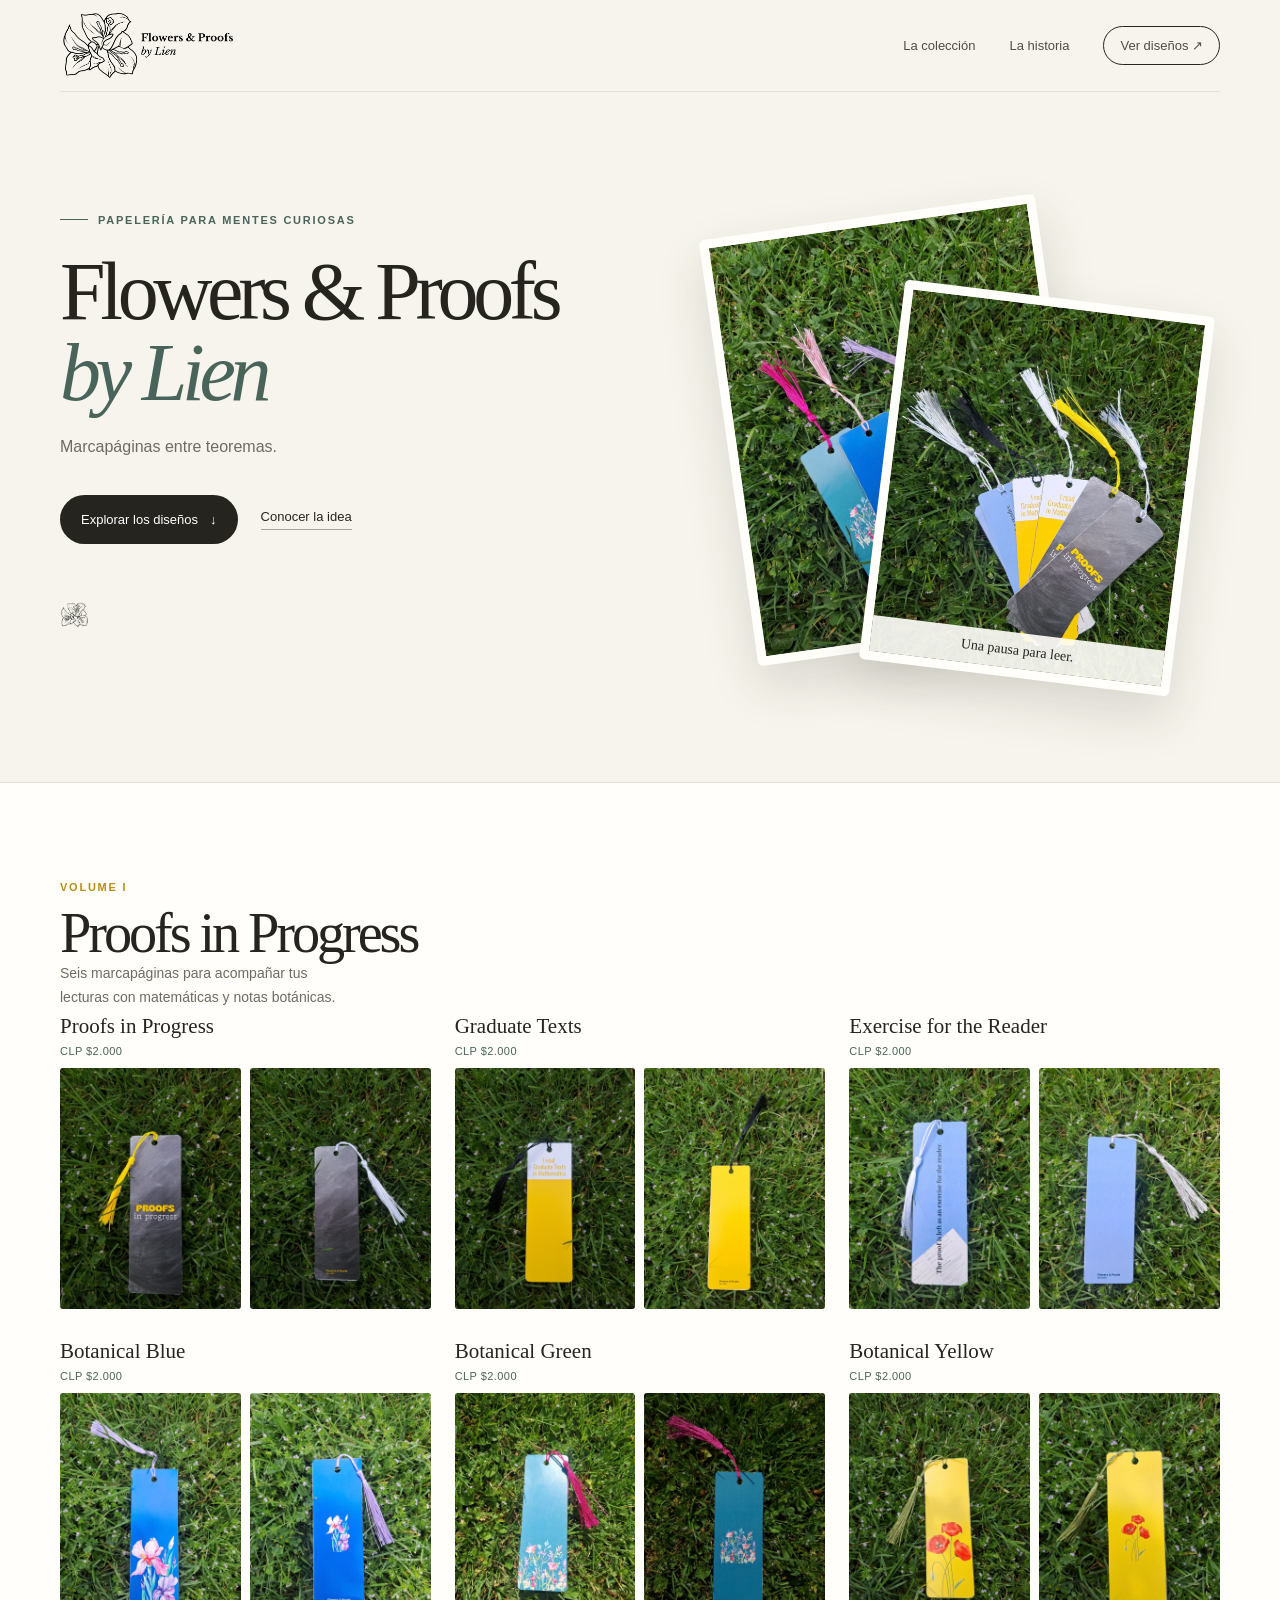
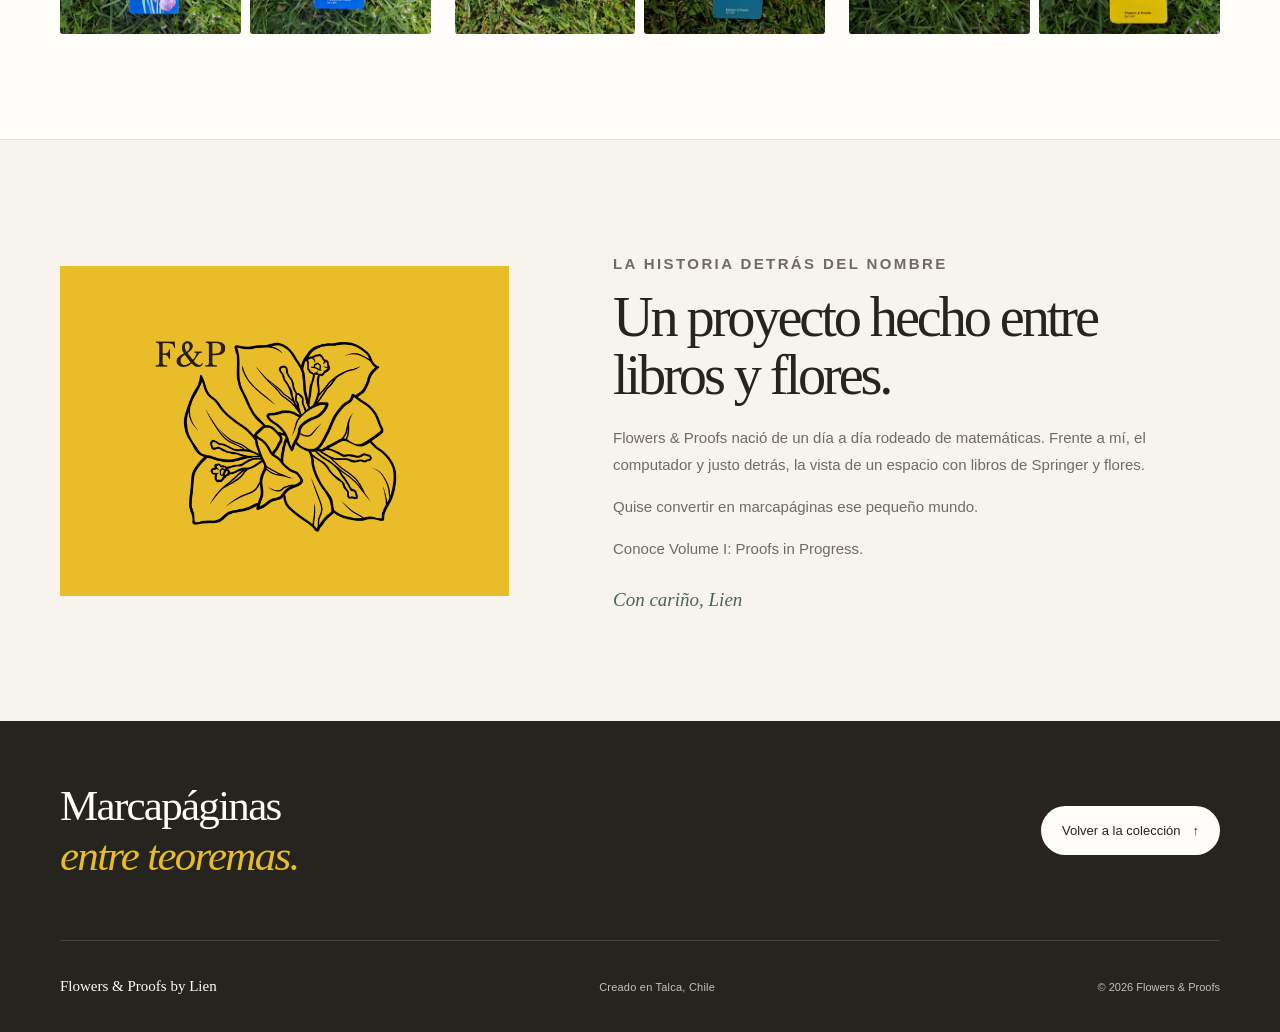
==== commit b290465f: "Remove the first pequeño in the story" ====
--- a/flowers-and-proofs-by-lien/index.html
+++ b/flowers-and-proofs-by-lien/index.html
@@ -241,7 +241,7 @@
       <div class="about-copy">
         <p class="section-kicker">La historia detrás del nombre</p>
         <h2>Un proyecto hecho entre libros y flores.</h2>
-        <p>Flowers &amp; Proofs nació de un día a día rodeado de matemáticas. Frente a mí, el computador y justo detrás, la vista de un pequeño espacio con libros de Springer y flores.</p>
+        <p>Flowers &amp; Proofs nació de un día a día rodeado de matemáticas. Frente a mí, el computador y justo detrás, la vista de un espacio con libros de Springer y flores.</p>
         <p>Quise convertir en marcapáginas ese pequeño mundo.</p>
         <p>Conoce Volume I: Proofs in Progress.</p>
         <div class="about-signature">Con cariño, Lien</div>
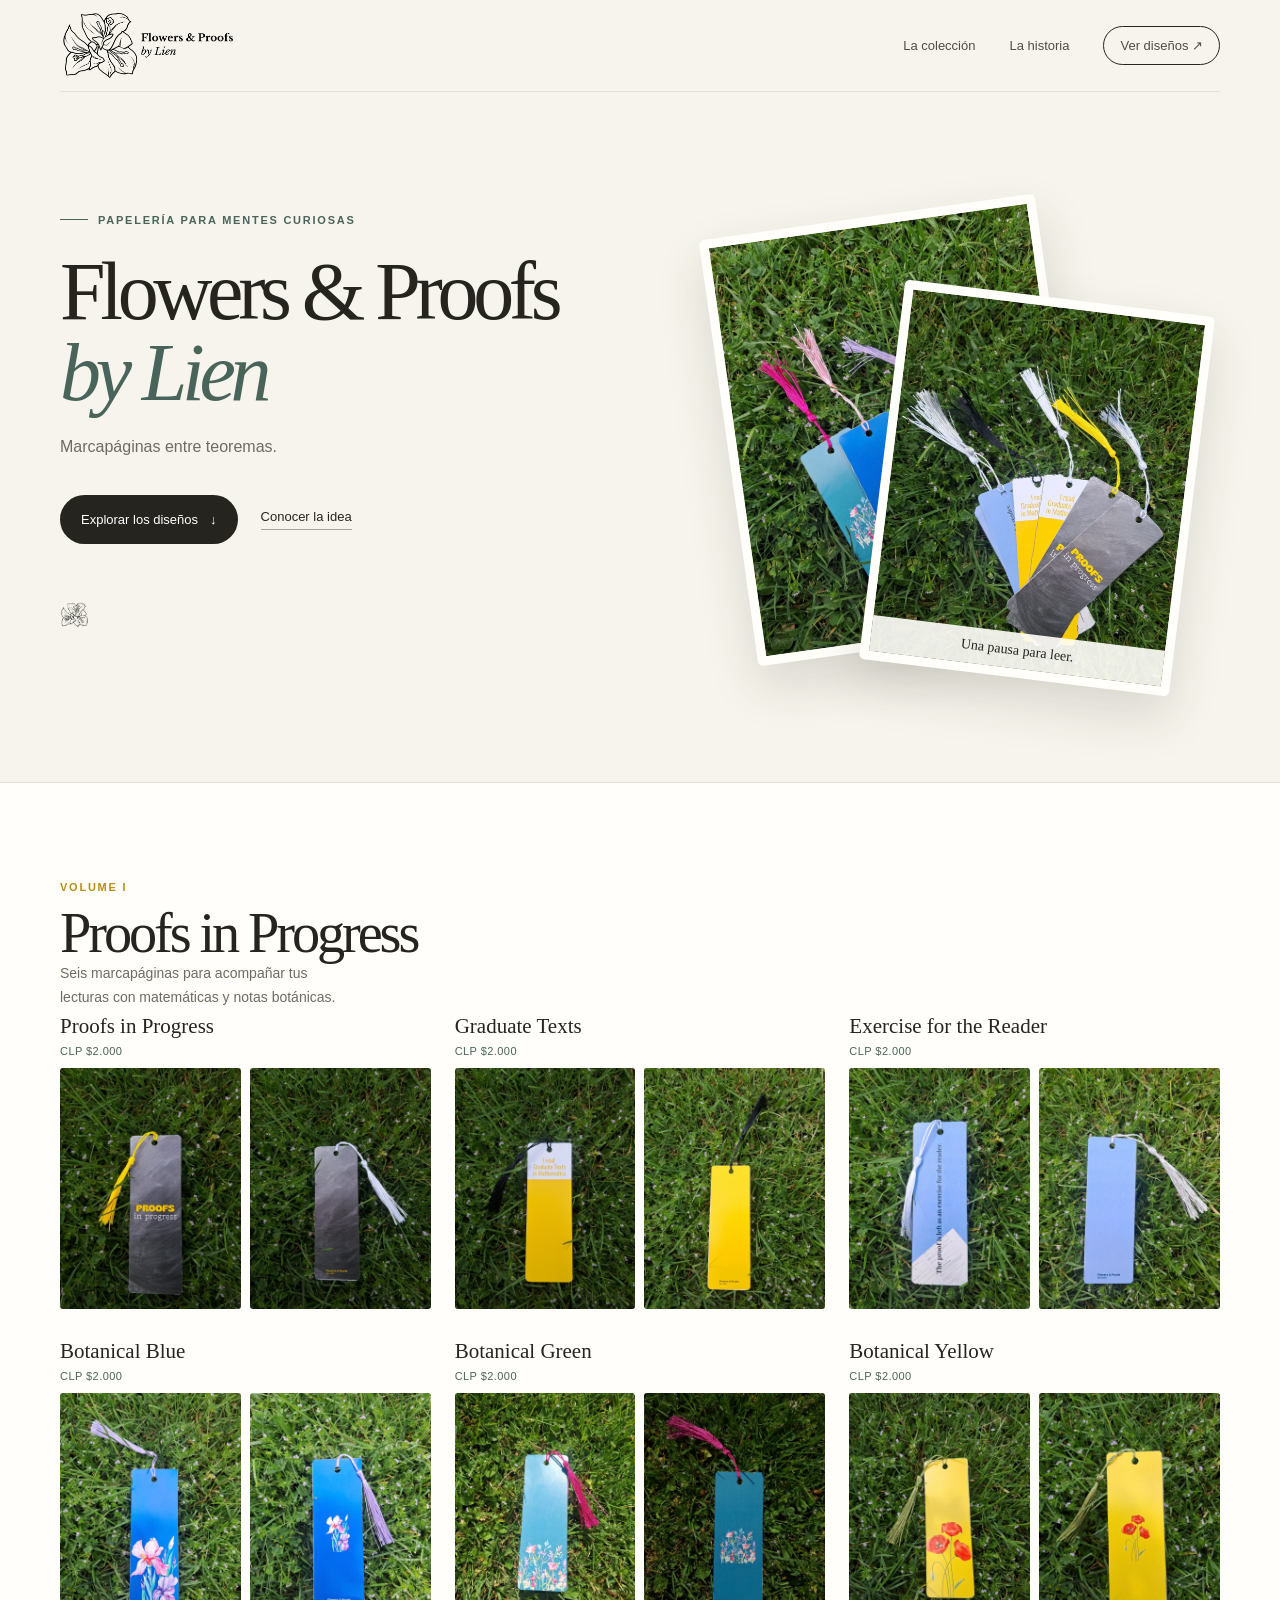
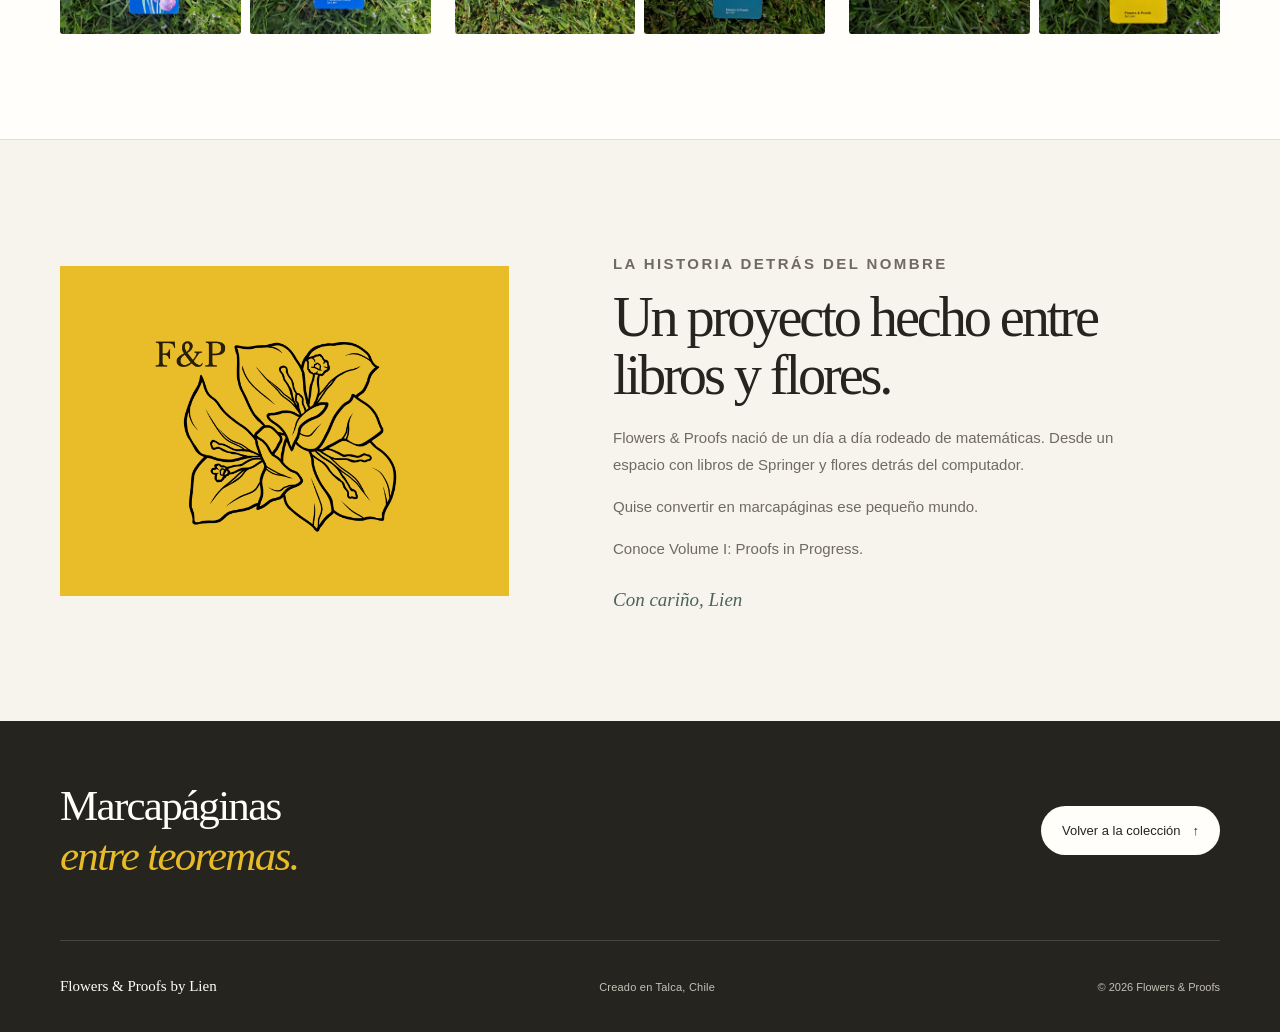
==== commit b8a8b098: "Update Flowers & Proofs story paragraph" ====
--- a/flowers-and-proofs-by-lien/index.html
+++ b/flowers-and-proofs-by-lien/index.html
@@ -241,7 +241,7 @@
       <div class="about-copy">
         <p class="section-kicker">La historia detrás del nombre</p>
         <h2>Un proyecto hecho entre libros y flores.</h2>
-        <p>Flowers &amp; Proofs nació de un día a día rodeado de matemáticas. Frente a mí, el computador y justo detrás, la vista de un espacio con libros de Springer y flores.</p>
+        <p>Flowers &amp; Proofs nació de un día a día rodeado de matemáticas. Desde un espacio con libros de Springer y flores detrás del computador.</p>
         <p>Quise convertir en marcapáginas ese pequeño mundo.</p>
         <p>Conoce Volume I: Proofs in Progress.</p>
         <div class="about-signature">Con cariño, Lien</div>
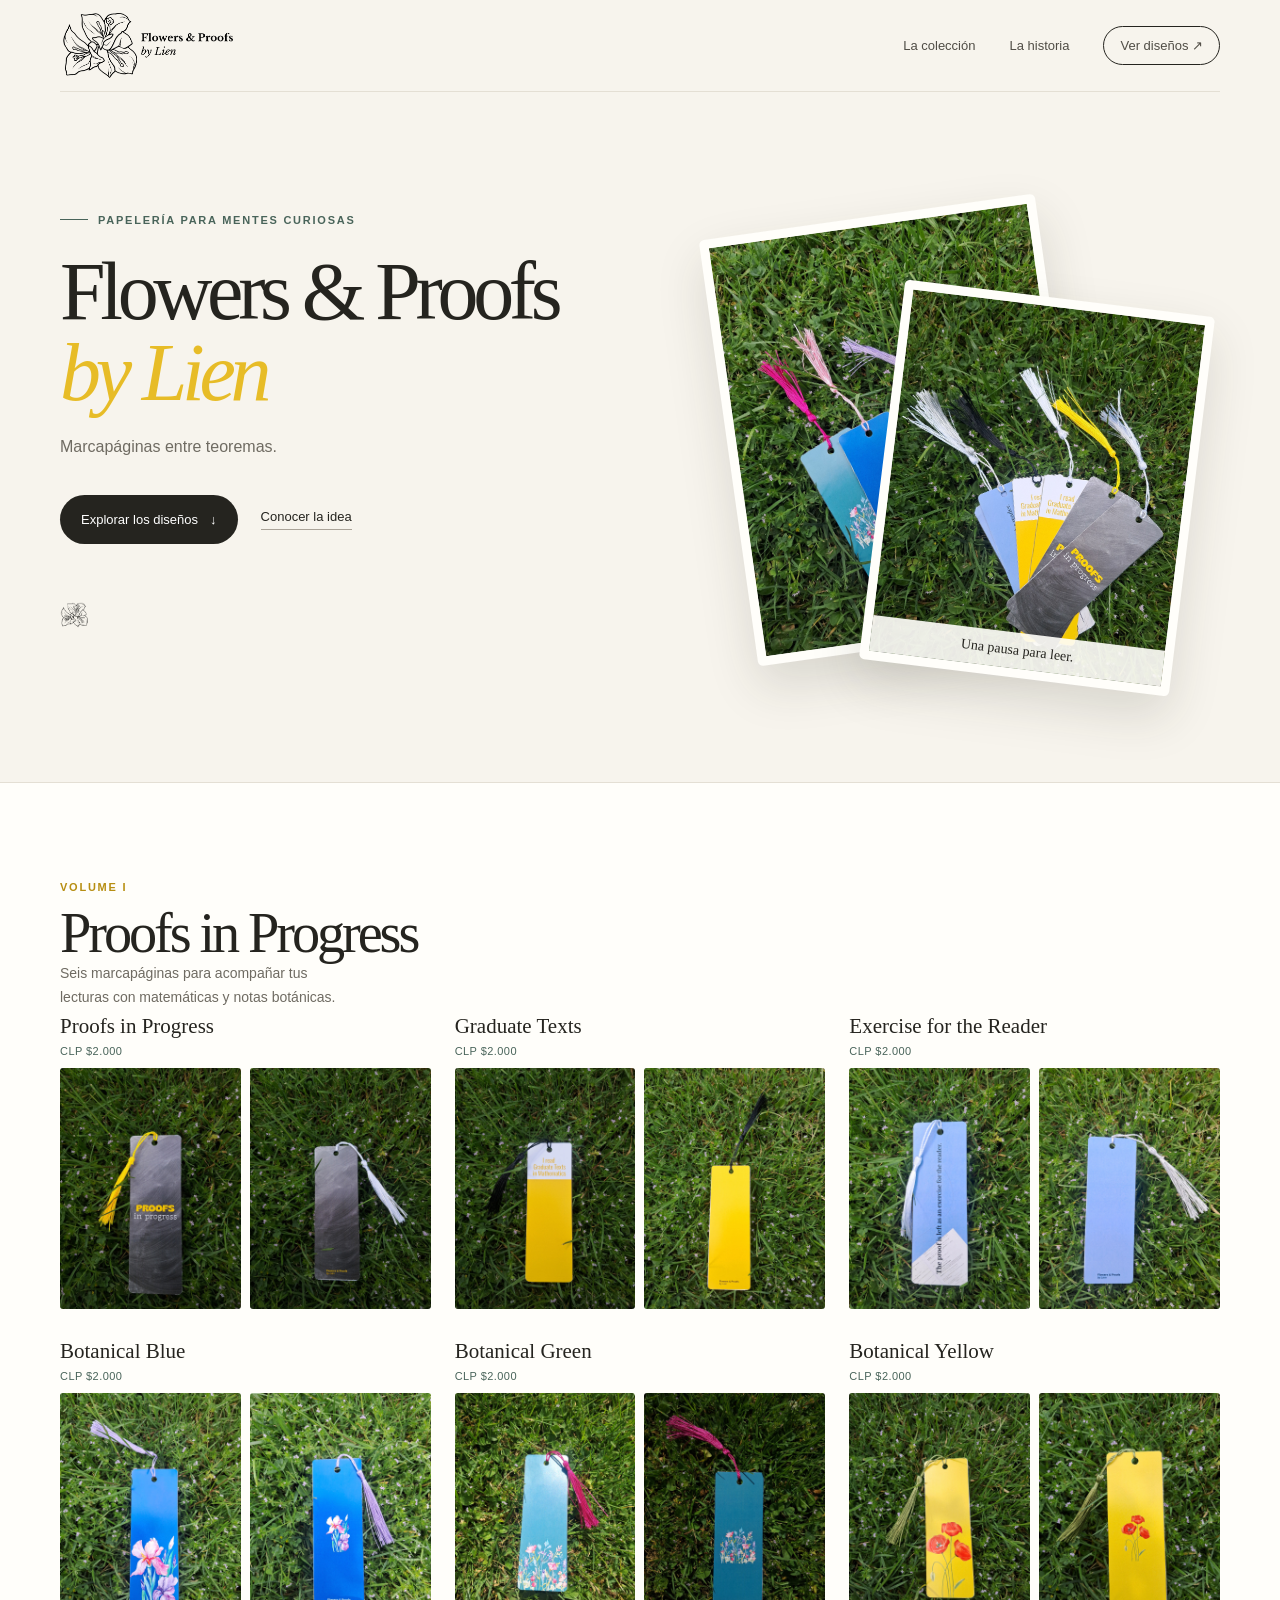
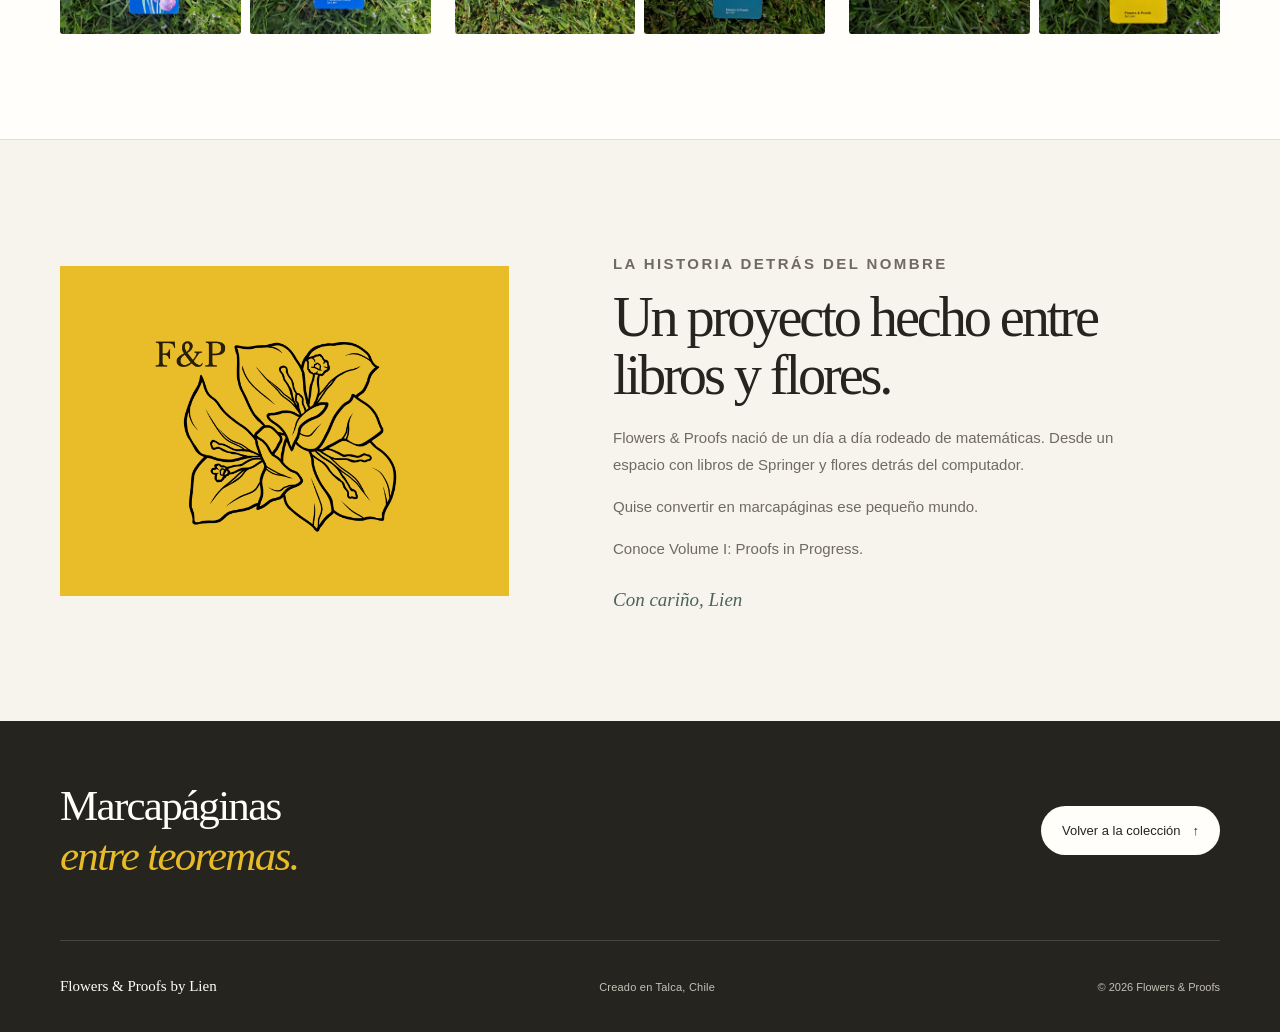
==== commit 66f2a109: "Use the gold accent for by Lien" ====
--- a/flowers-and-proofs-by-lien/index.html
+++ b/flowers-and-proofs-by-lien/index.html
@@ -40,7 +40,7 @@
     .eyebrow { display: flex; align-items: center; gap: 10px; color: var(--green); font-size: 11px; font-weight: 700; letter-spacing: .16em; text-transform: uppercase; }
     .eyebrow:before { content: ''; width: 28px; height: 1px; background: currentColor; }
     h1 { max-width: 590px; margin: 25px 0 20px; font-family: var(--serif); font-size: clamp(46px, 6.4vw, 82px); font-weight: 400; letter-spacing: -.065em; line-height: .99; }
-    h1 em { color: var(--green); font-weight: 400; }
+    h1 em { color: var(--gold); font-weight: 400; }
     .hero-copy { max-width: 440px; color: var(--muted); font-size: 16px; line-height: 1.75; }
     .actions { display: flex; align-items: center; gap: 23px; margin-top: 34px; }
     .button { display: inline-flex; justify-content: center; align-items: center; gap: 12px; min-height: 49px; padding: 0 21px; border-radius: 999px; background: var(--ink); color: white; font-size: 13px; text-decoration: none; transition: transform .2s, background .2s; }
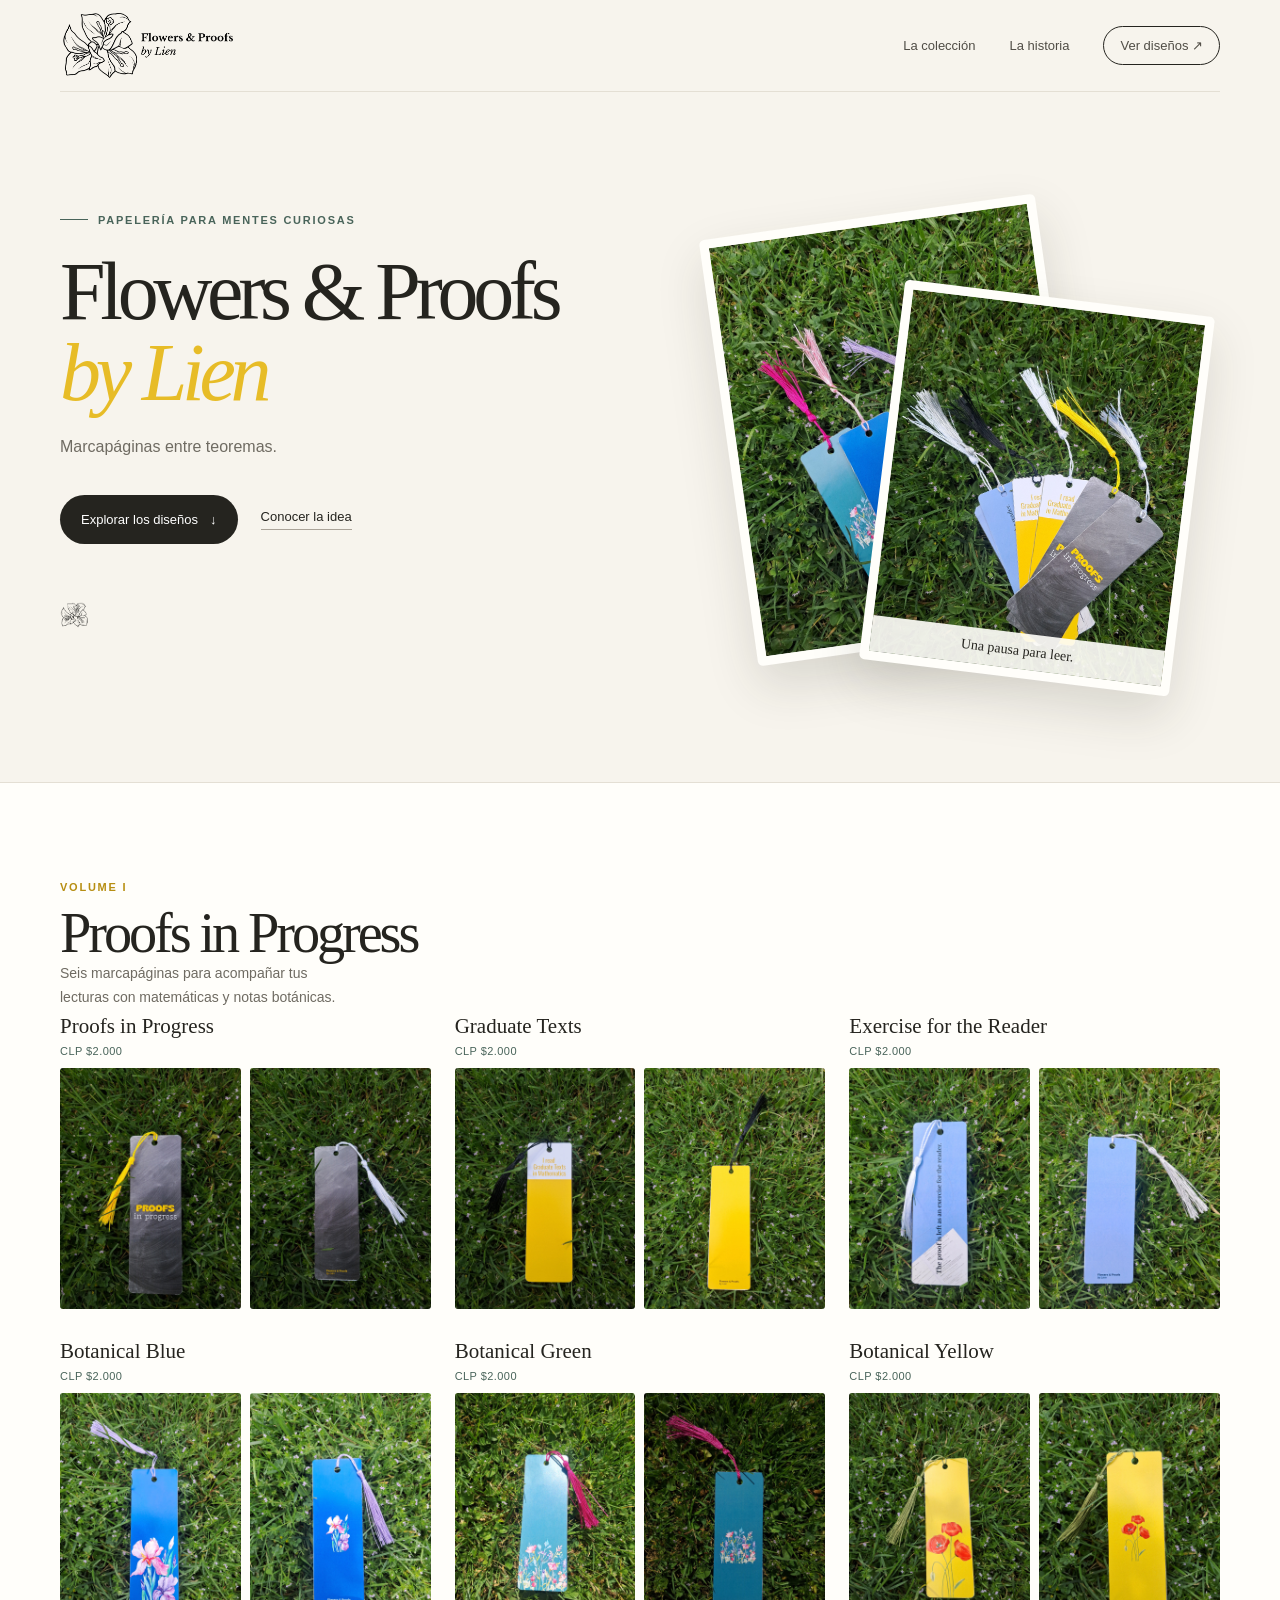
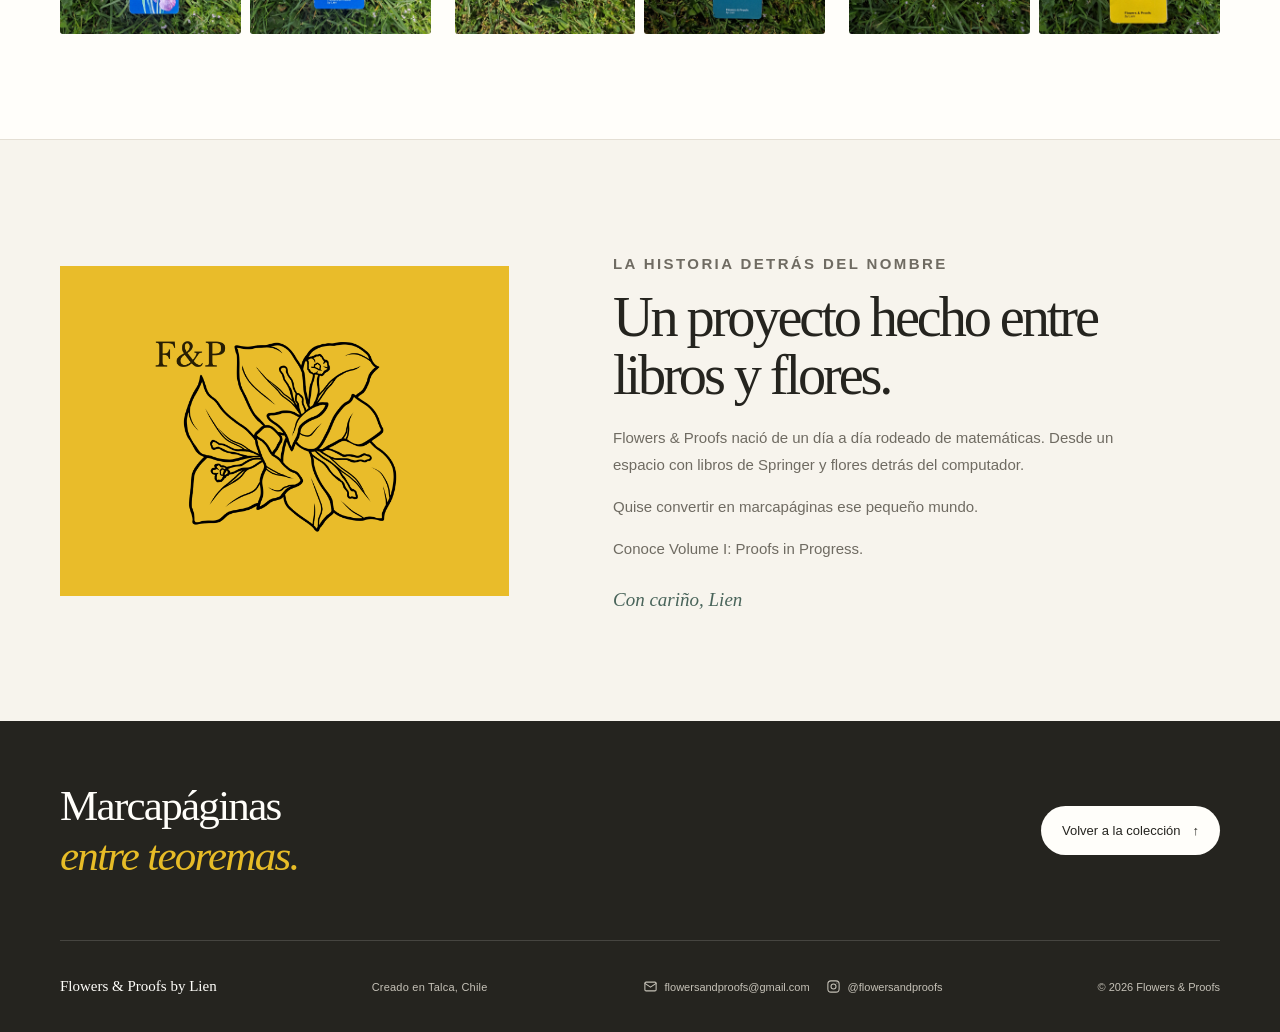
==== commit 12596420: "Add email and Instagram contact links to Flowers & Proofs" ====
--- a/flowers-and-proofs-by-lien/index.html
+++ b/flowers-and-proofs-by-lien/index.html
@@ -102,6 +102,10 @@
     .footer-inner { min-height: 92px; border-top: 1px solid #ffffff26; display: flex; align-items: center; justify-content: space-between; gap: 20px; font-size: 11px; }
     .footer-brand { color: var(--white); font-family: var(--serif); font-size: 15px; }
     .footer-location { letter-spacing: .02em; }
+    .footer-contact { display: flex; align-items: center; gap: 16px; }
+    .footer-contact a { display: inline-flex; align-items: center; gap: 7px; color: #c5c1b7; text-decoration: none; }
+    .footer-contact a:hover { color: var(--gold); }
+    .footer-contact svg { width: 15px; height: 15px; flex: 0 0 auto; }
     @media (max-width: 850px) {
       .hero { min-height: auto; grid-template-columns: 1fr 1fr; gap: 10px; padding: 70px 0 65px; }
       .hero-art { min-height: 430px; }
@@ -260,6 +264,16 @@
     <div class="wrap footer-inner">
       <div class="footer-brand">Flowers &amp; Proofs by Lien</div>
       <div class="footer-location">Creado en Talca, Chile</div>
+      <div class="footer-contact" aria-label="Contacto">
+        <a href="mailto:flowersandproofs@gmail.com" aria-label="Enviar un correo a flowersandproofs@gmail.com">
+          <svg viewBox="0 0 24 24" fill="none" stroke="currentColor" stroke-width="1.7" stroke-linecap="round" stroke-linejoin="round" aria-hidden="true"><rect x="3" y="5" width="18" height="14" rx="2"></rect><path d="m3 7 9 6 9-6"></path></svg>
+          <span>flowersandproofs@gmail.com</span>
+        </a>
+        <a href="https://www.instagram.com/flowersandproofs/" target="_blank" rel="noopener noreferrer" aria-label="Instagram: @flowersandproofs">
+          <svg viewBox="0 0 24 24" fill="none" stroke="currentColor" stroke-width="1.7" stroke-linecap="round" stroke-linejoin="round" aria-hidden="true"><rect x="3" y="3" width="18" height="18" rx="5"></rect><circle cx="12" cy="12" r="4"></circle><circle cx="17.5" cy="6.5" r=".8" fill="currentColor" stroke="none"></circle></svg>
+          <span>@flowersandproofs</span>
+        </a>
+      </div>
       <div>© <span id="year">2026</span> Flowers &amp; Proofs</div>
     </div>
   </footer>
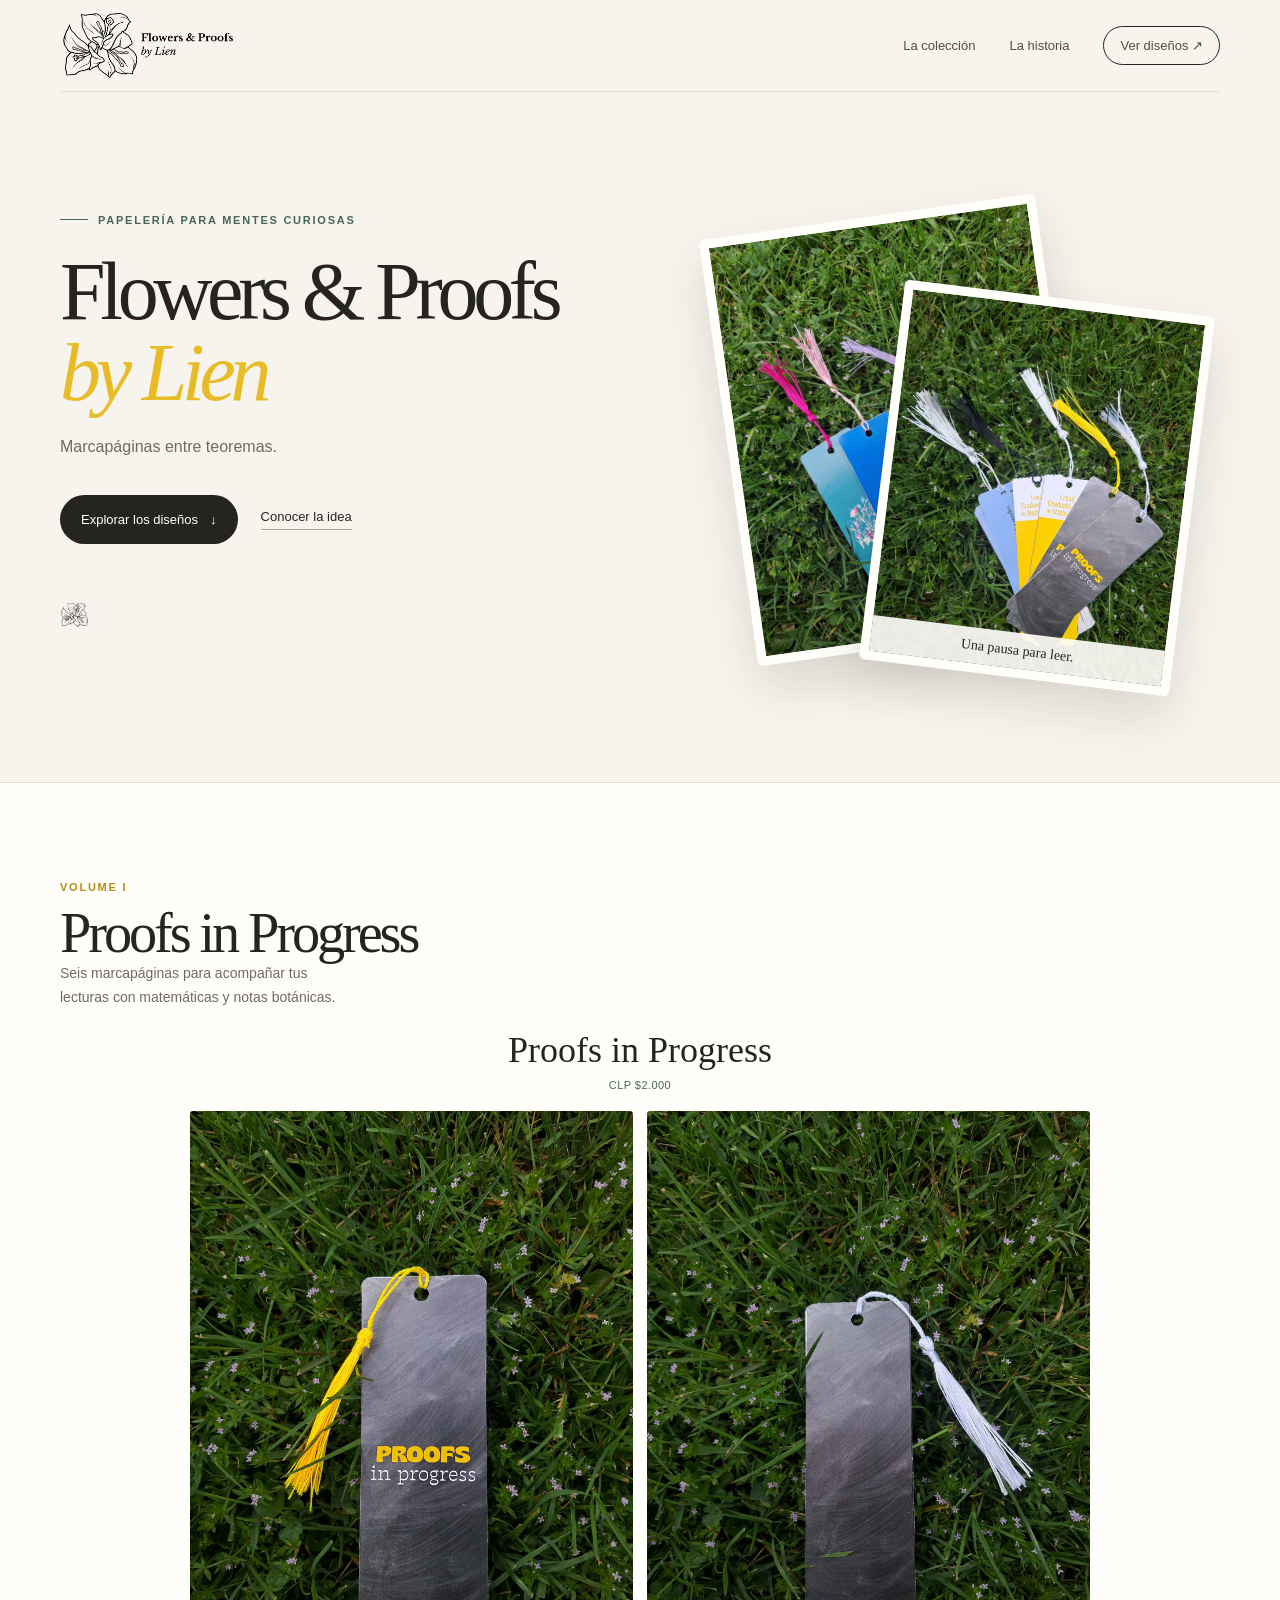
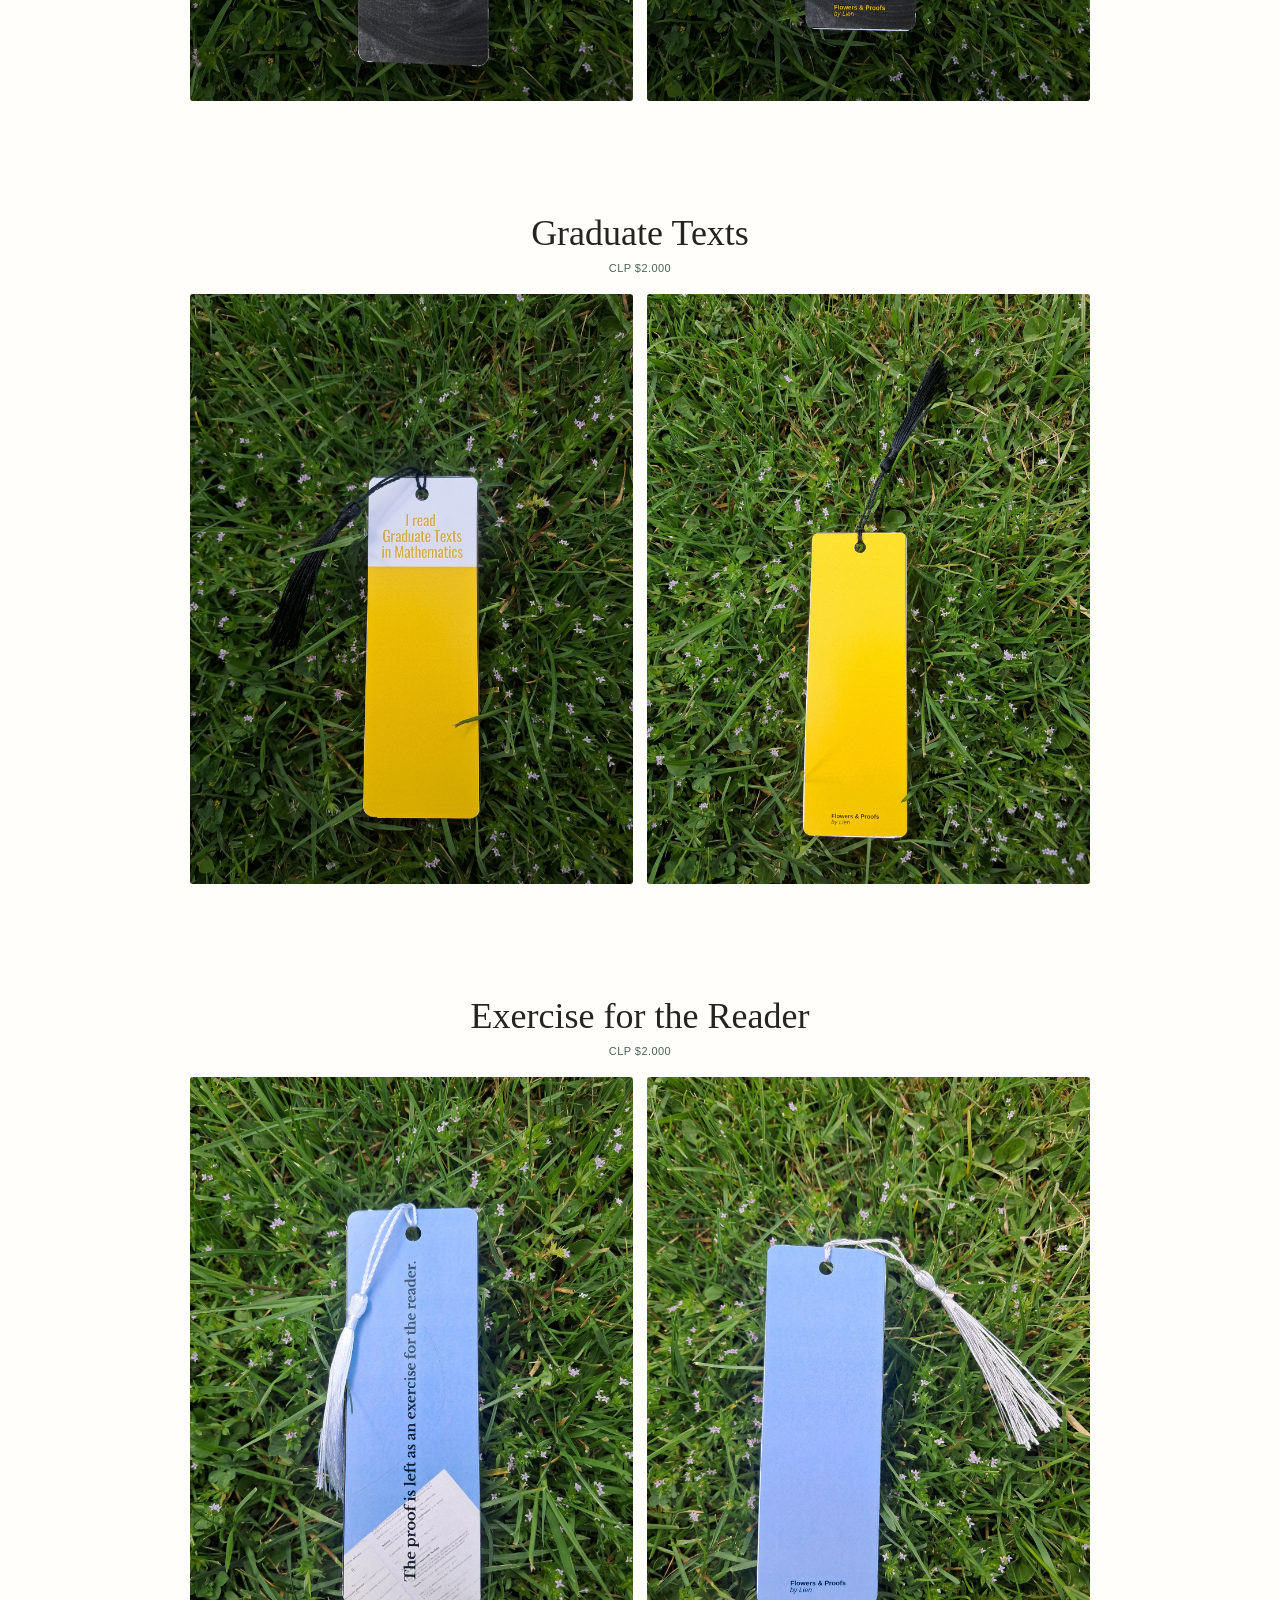
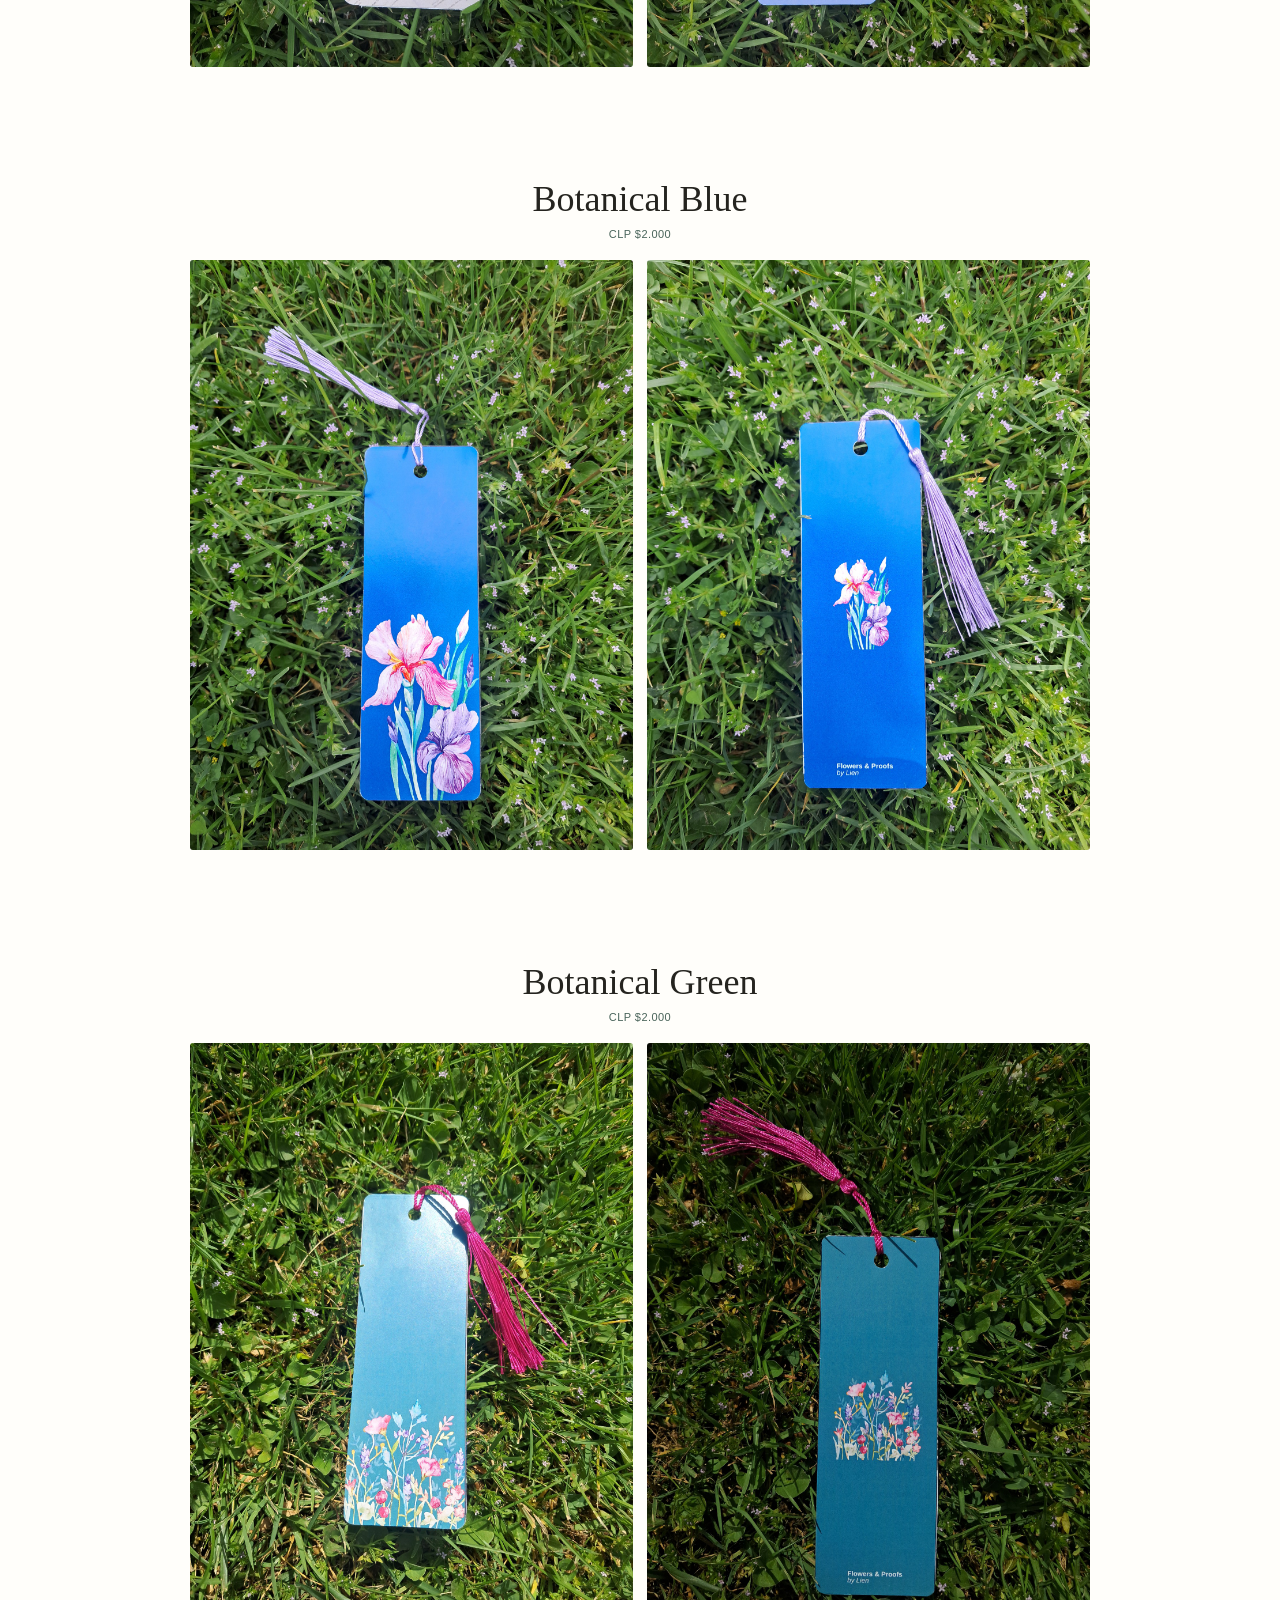
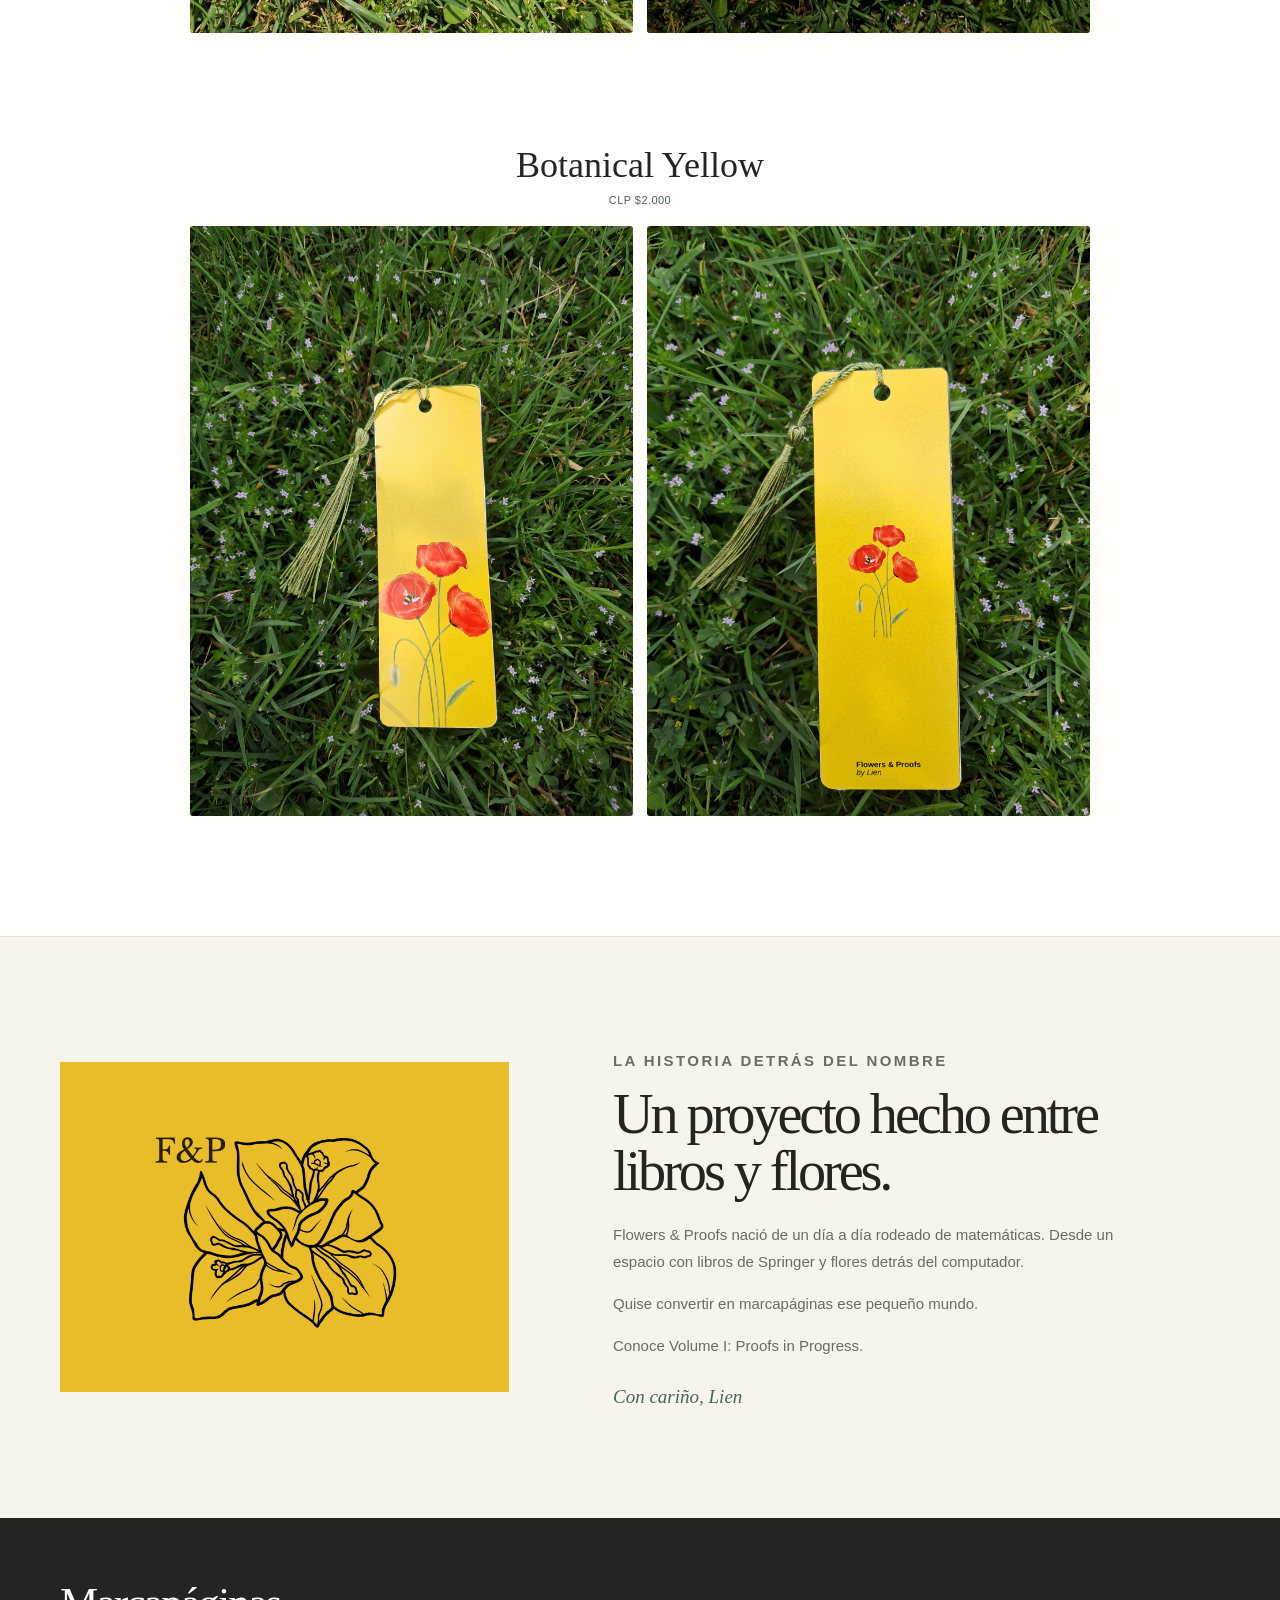
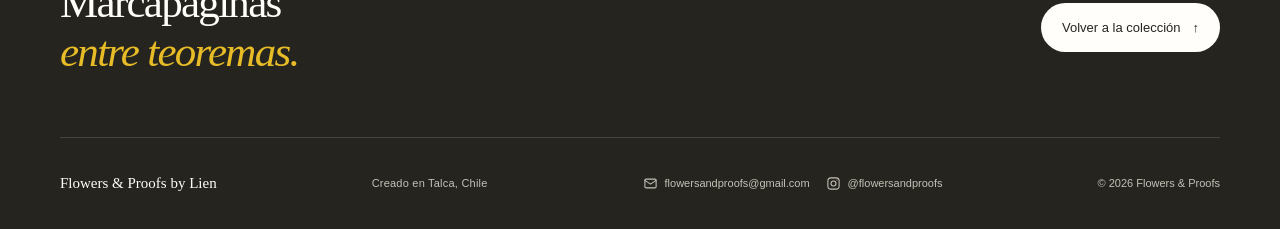
==== commit b4cb162a: "Make bookmark gallery vertically scrollable one design at a time" ====
--- a/flowers-and-proofs-by-lien/index.html
+++ b/flowers-and-proofs-by-lien/index.html
@@ -75,11 +75,11 @@
     .collection-photo { margin: 0; }
     .collection-photo img { display: block; width: 100%; height: auto; border-radius: 3px; }
     .collection-photo figcaption { margin-top: 12px; color: var(--muted); font-family: var(--serif); font-size: 17px; }
-    .product-grid { display: grid; grid-template-columns: repeat(3, minmax(0, 1fr)); gap: 30px 24px; }
-    .product-tile { min-width: 0; }
-    .product-tile h3 { margin: 0 0 14px; font-family: var(--serif); font-size: 21px; font-weight: 400; }
-    .product-price { margin: -8px 0 11px; color: var(--green); font-size: 11px; letter-spacing: .04em; }
-    .product-sides { display: grid; grid-template-columns: repeat(2, minmax(0, 1fr)); gap: 9px; }
+    .product-grid { display: flex; flex-direction: column; align-items: center; gap: clamp(42px, 9vh, 96px); }
+    .product-tile { width: min(100%, 900px); min-height: 78svh; display: flex; flex-direction: column; justify-content: center; }
+    .product-tile h3 { margin: 0 0 8px; font-family: var(--serif); font-size: clamp(26px, 3vw, 36px); font-weight: 400; text-align: center; }
+    .product-price { margin: 0 0 20px; color: var(--green); font-size: 11px; letter-spacing: .04em; text-align: center; }
+    .product-sides { display: grid; grid-template-columns: repeat(2, minmax(0, 1fr)); gap: 14px; }
     .product-side { margin: 0; min-width: 0; }
     .product-side img { display: block; width: 100%; aspect-ratio: 3 / 4; object-fit: cover; border-radius: 3px; }
     .product-side figcaption { margin-top: 7px; color: var(--muted); text-align: center; font-size: 11px; letter-spacing: .04em; }
@@ -139,7 +139,11 @@
       .card-image { height: 395px; }
       .card:nth-child(2) .card-image img { padding: 20px; }
       .collection-photos { grid-template-columns: 1fr; }
-      .product-grid { grid-template-columns: repeat(2, minmax(0, 1fr)); }
+      .product-grid { gap: 40px; }
+      .product-tile { min-height: 72svh; }
+      .product-tile h3 { font-size: 19px; }
+      .product-sides { gap: 8px; }
+      .product-price { margin-bottom: 14px; }
       .about { grid-template-columns: 1fr; gap: 34px; padding: 75px 0; }
       .about-mark { min-height: 270px; order: 2; }
       .about-copy { order: 1; }
